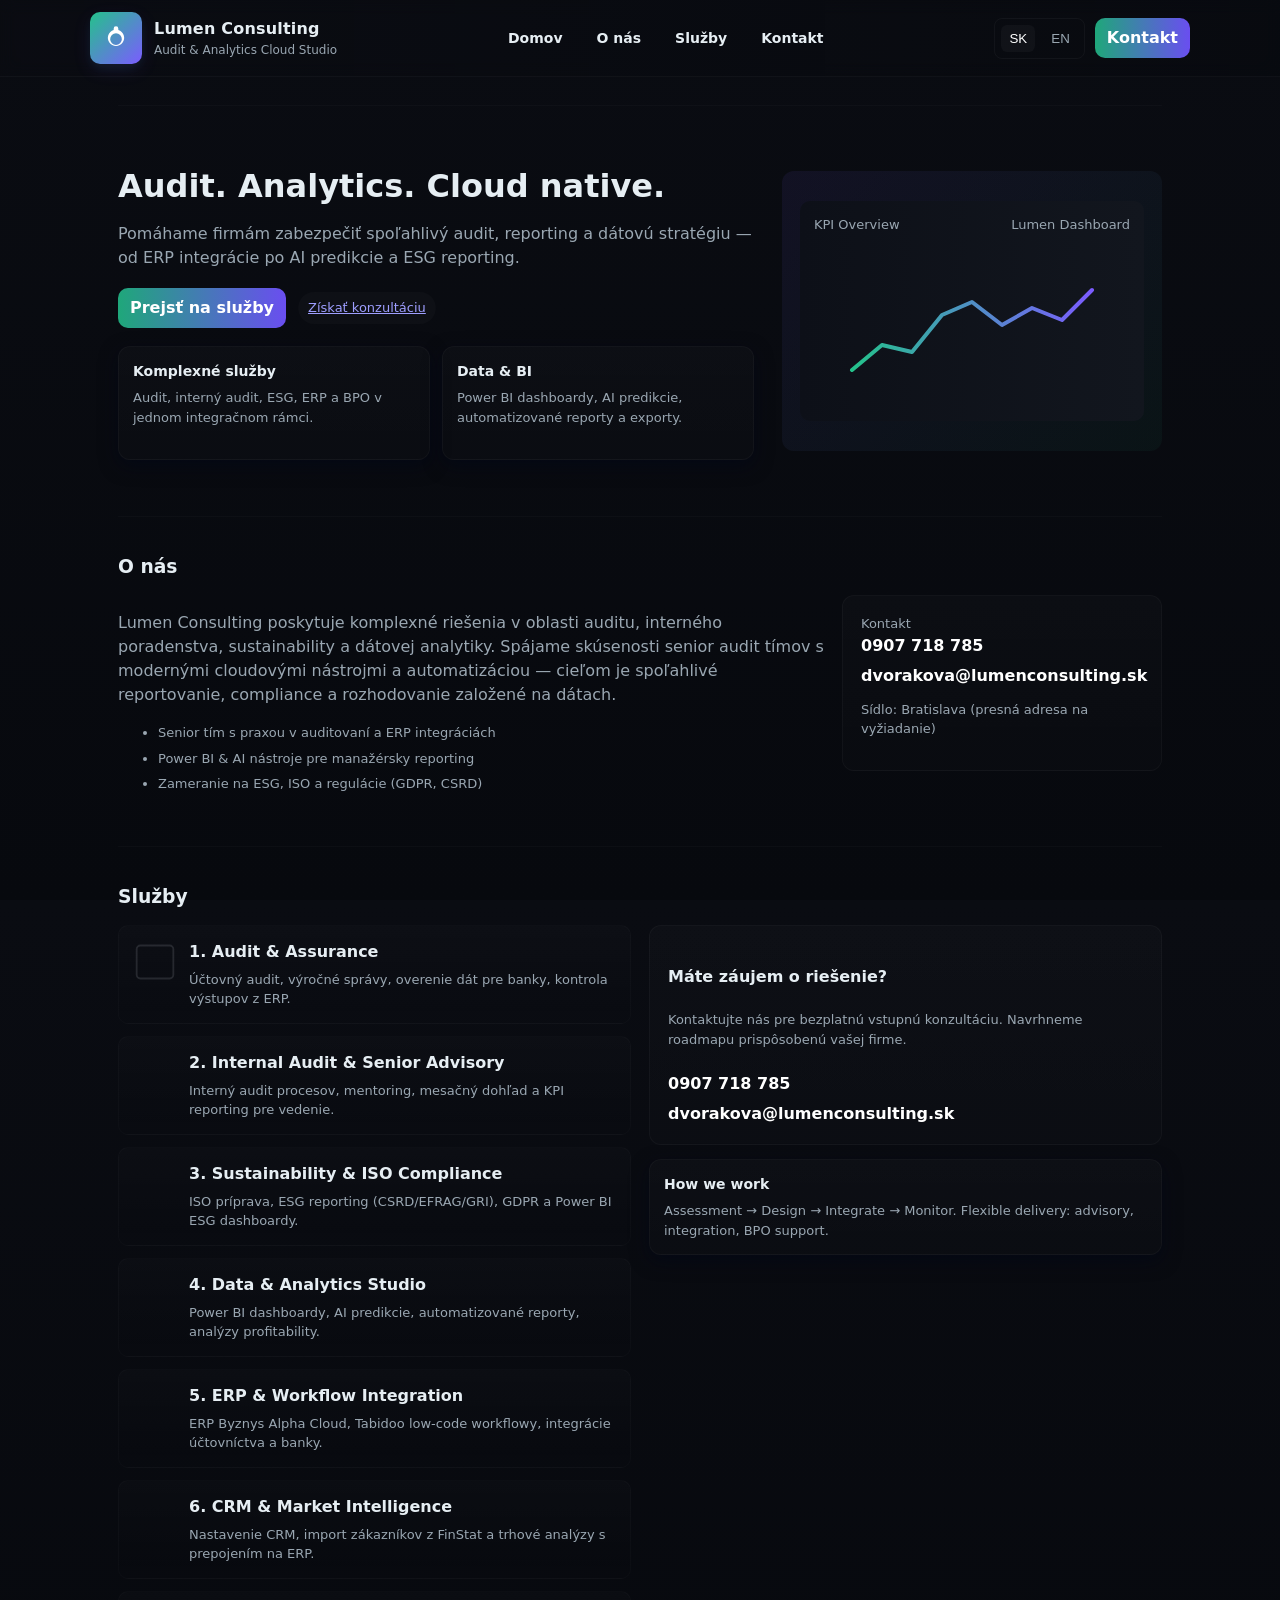
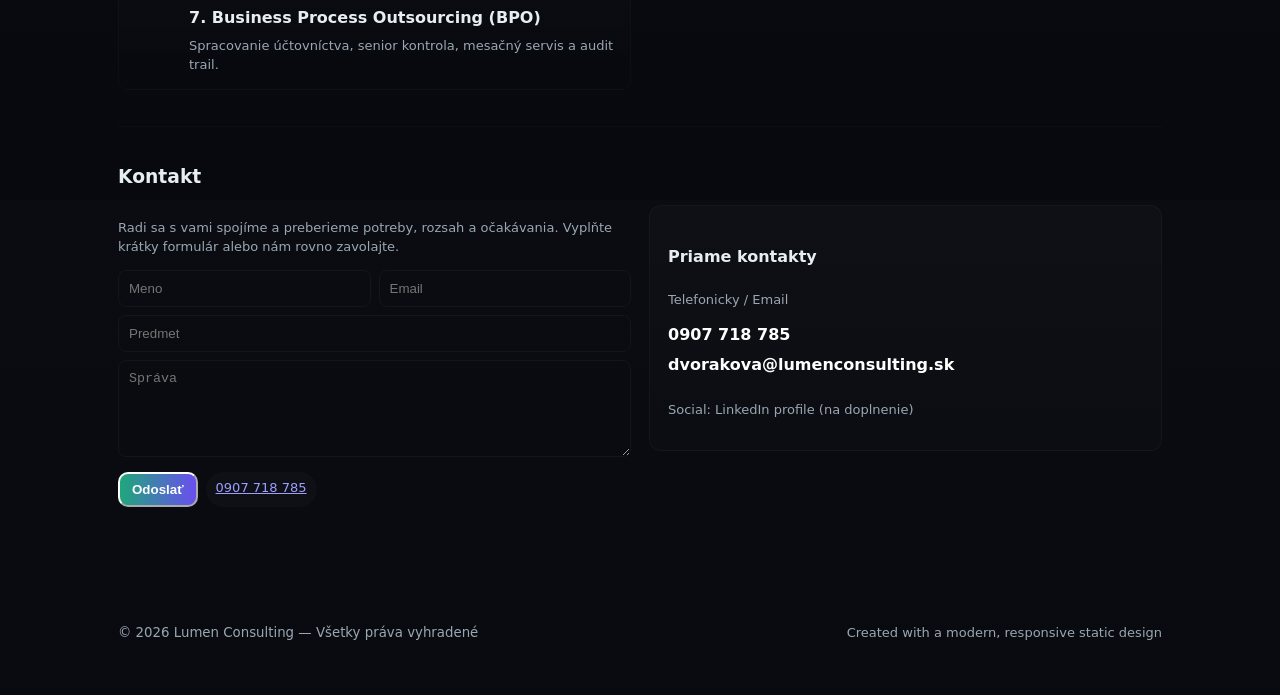
==== index.html @ 23dafd9e "Create index.html" ====
<!doctype html>
<html lang="sk" data-lang="sk">
<head>
  <meta charset="utf-8">
  <meta name="viewport" content="width=device-width,initial-scale=1">
  <title>Lumen Consulting — Audit & Analytics Cloud Studio</title>
  <meta name="description" content="Lumen Consulting — Audit, Internal Audit, Sustainability, Data & Analytics, ERP, CRM, BPO. Moderné cloudové riešenia a poradenstvo.">
  <style>
    :root{
      --bg: #0f1724;
      --card: #0b1220;
      --muted: #9aa7b2;
      --accent-green-1: #24c28b;
      --accent-green-2: #1fa77a;
      --accent-purple-1: #7b5cff;
      --accent-purple-2: #6a4ef0;
      --glass: rgba(255,255,255,0.03);
      --radius: 12px;
      --maxw: 1100px;
      font-family: Inter, system-ui, -apple-system, "Segoe UI", Roboto, "Helvetica Neue", Arial;
      color-scheme: dark;
    }

    *{box-sizing:border-box}
    html,body{height:100%}
    body{
      margin:0;
      background: linear-gradient(180deg, rgba(10,12,18,1) 0%, rgba(7,9,14,1) 100%);
      color:#e6eef3;
      -webkit-font-smoothing:antialiased;
      -moz-osx-font-smoothing:grayscale;
      line-height:1.5;
      padding-bottom:40px;
    }

    .container{max-width:var(--maxw);margin:0 auto;padding:28px}

    /* Header */
    header{position:sticky;top:0;backdrop-filter: blur(8px);background: linear-gradient(90deg, rgba(10,12,18,0.6), rgba(7,9,14,0.45));border-bottom:1px solid rgba(255,255,255,0.03);z-index:50}
    .nav{display:flex;align-items:center;justify-content:space-between;gap:16px;padding:12px 0}
    .brand{display:flex;align-items:center;gap:12px}
    .logo{
      display:inline-grid;place-items:center;width:52px;height:52px;border-radius:10px;background:linear-gradient(135deg,var(--accent-green-1),var(--accent-purple-1));box-shadow:0 6px 18px rgba(123,92,255,0.12), 0 4px 10px rgba(36,194,139,0.06);
    }
    .logo svg{width:28px;height:28px;fill:white}
    .brand h1{font-size:16px;margin:0;letter-spacing:0.2px}
    .brand p{margin:0;font-size:12px;color:var(--muted)}

    nav ul{display:flex;gap:18px;list-style:none;margin:0;padding:0;align-items:center}
    nav a{color:inherit;text-decoration:none;font-weight:600;font-size:14px;padding:8px;border-radius:8px}
    nav a:hover{background:var(--glass)}

    .actions{display:flex;gap:10px;align-items:center}
    .langswitch{display:flex;gap:8px;background:transparent;border:1px solid rgba(255,255,255,0.04);padding:6px;border-radius:8px}
    .langswitch button{background:transparent;border:0;color:var(--muted);padding:6px 8px;border-radius:6px;cursor:pointer}
    .langswitch button.active{color:white;background:rgba(255,255,255,0.03)}

    .cta{display:inline-block;padding:8px 12px;background:linear-gradient(90deg,var(--accent-green-2),var(--accent-purple-2));color:white;border-radius:10px;text-decoration:none;font-weight:700}

    /* Hero */
    .hero{display:grid;grid-template-columns:1fr 380px;gap:28px;align-items:center;padding:56px 0}
    .hero .intro h2{font-size:32px;margin:0 0 12px}
    .hero .intro p{color:var(--muted);margin:0 0 18px}
    .hero .cards{display:grid;grid-template-columns:repeat(2,1fr);gap:12px}
    .card{background:linear-gradient(180deg, rgba(255,255,255,0.02), rgba(255,255,255,0.01));border-radius:12px;padding:14px;box-shadow:0 6px 18px rgba(2,6,23,0.6);border:1px solid rgba(255,255,255,0.03)}
    .card h4{margin:0 0 6px;font-size:14px}
    .card p{margin:0;color:var(--muted);font-size:13px}

    .hero-visual{padding:18px;border-radius:12px;background:linear-gradient(135deg, rgba(123,92,255,0.08), rgba(36,194,139,0.05));min-height:280px;display:flex;align-items:center;justify-content:center}
    .visual-box{width:100%;height:220px;border-radius:10px;background:linear-gradient(90deg, rgba(13,16,24,1), rgba(18,22,30,1));display:flex;flex-direction:column;gap:8px;padding:14px}
    .visual-header{display:flex;justify-content:space-between;align-items:center;color:var(--muted)}
    .visual-chart{flex:1;display:flex;align-items:center;justify-content:center}

    /* Sections */
    section{padding:36px 0;border-top:1px solid rgba(255,255,255,0.02)}
    section h3{margin:0 0 14px}
    .grid-2{display:grid;grid-template-columns:1fr 1fr;gap:18px}

    /* Services list */
    .service{display:flex;gap:12px;background:linear-gradient(180deg, rgba(255,255,255,0.015), transparent);padding:14px;border-radius:10px;border:1px solid rgba(255,255,255,0.02)}
    .service svg{width:44px;height:44px;flex-shrink:0}
    .service h4{margin:0 0 6px}
    .service p{margin:0;color:var(--muted);font-size:13px}

    /* About */
    .about{display:flex;gap:18px;align-items:flex-start}
    .about p{color:var(--muted)}

    /* Contact */
    .contact-card{background:linear-gradient(180deg, rgba(255,255,255,0.02), rgba(255,255,255,0.01));padding:18px;border-radius:12px;border:1px solid rgba(255,255,255,0.03)}
    .contact-card a{display:block;color:white;text-decoration:none;font-weight:700}
    .muted{color:var(--muted)}

    footer{padding:24px 0;color:var(--muted);text-align:center}

    /* Responsive */
    @media (max-width:900px){
      .hero{grid-template-columns:1fr;}
      nav ul{display:none}
      .mobile-toggle{display:inline-flex}
    }

    .mobile-toggle{display:none;background:transparent;border:0;color:var(--muted);padding:8px;border-radius:8px}

    /* mobile nav drawer */
    .drawer{position:fixed;inset:0;display:none;z-index:100}
    .drawer .backdrop{position:absolute;inset:0;background:rgba(0,0,0,0.6)}
    .drawer .menu{position:fixed;right:16px;top:60px;width:280px;background:linear-gradient(180deg, rgba(10,12,18,0.95), rgba(7,9,14,0.95));padding:18px;border-radius:12px;border:1px solid rgba(255,255,255,0.03)}
    .drawer.show{display:block}

    /* small screens service grid */
    @media (max-width:700px){
      .grid-2{grid-template-columns:1fr}
      .hero .cards{grid-template-columns:1fr}
      .hero-visual{min-height:160px}
      .visual-box{height:140px}
    }

    /* utility */
    .ks{font-size:13px;color:var(--muted)}
    .chip{display:inline-block;padding:6px 10px;border-radius:999px;background:rgba(255,255,255,0.02);font-size:13px}

  </style>
</head>
<body>
  <header>
    <div class="container nav">
      <div class="brand">
        <div class="logo" aria-hidden="true">
          <!-- simple lumen icon: circle + ray -->
          <svg viewBox="0 0 24 24" aria-hidden="true"><path d="M12 2a2 2 0 0 1 2 2v1.1a7 7 0 1 1-4 0V4a2 2 0 0 1 2-2zm0 6a5 5 0 1 0 0 10 5 5 0 0 0 0-10z"/></svg>
        </div>
        <div>
          <h1>Lumen Consulting</h1>
          <p class="ks">Audit & Analytics Cloud Studio</p>
        </div>
      </div>

      <nav>
        <ul>
          <li><a href="#home" data-i18n="nav-home">Domov</a></li>
          <li><a href="#about" data-i18n="nav-about">O nás</a></li>
          <li><a href="#services" data-i18n="nav-services">Služby</a></li>
          <li><a href="#contact" data-i18n="nav-contact">Kontakt</a></li>
        </ul>
      </nav>

      <div class="actions">
        <div class="langswitch" role="tablist" aria-label="Language switch">
          <button class="active" data-lang="sk">SK</button>
          <button data-lang="en">EN</button>
        </div>
        <a class="cta" href="#contact" data-i18n="cta-contact">Kontakt</a>
        <button class="mobile-toggle" aria-label="Open menu">☰</button>
      </div>
    </div>

    <!-- mobile drawer -->
    <div class="drawer" id="drawer" aria-hidden="true">
      <div class="backdrop" id="drawer-backdrop"></div>
      <div class="menu container">
        <nav>
          <ul style="display:flex;flex-direction:column;gap:12px">
            <li><a href="#home" data-i18n="nav-home">Domov</a></li>
            <li><a href="#about" data-i18n="nav-about">O nás</a></li>
            <li><a href="#services" data-i18n="nav-services">Služby</a></li>
            <li><a href="#contact" data-i18n="nav-contact">Kontakt</a></li>
          </ul>
        </nav>
      </div>
    </div>
  </header>

  <main class="container">
    <section id="home" class="hero">
      <div class="intro">
        <h2 data-i18n="hero-title">Audit. Analytics. Cloud native.</h2>
        <p data-i18n="hero-sub">Pomáhame firmám zabezpečiť spoľahlivý audit, reporting a dátovú stratégiu — od ERP integrácie po AI predikcie a ESG reporting.</p>
        <div style="display:flex;gap:12px;align-items:center;margin-bottom:18px">
          <a class="cta" href="#services" data-i18n="hero-cta">Prejsť na služby</a>
          <a class="chip" href="#contact" data-i18n="hero-cta-2">Získať konzultáciu</a>
        </div>

        <div class="cards">
          <div class="card">
            <h4 data-i18n="card-1-title">Komplexné služby</h4>
            <p data-i18n="card-1-desc">Audit, interný audit, ESG, ERP a BPO v jednom integračnom rámci.</p>
          </div>
          <div class="card">
            <h4 data-i18n="card-2-title">Data & BI</h4>
            <p data-i18n="card-2-desc">Power BI dashboardy, AI predikcie, automatizované reporty a exporty.</p>
          </div>
        </div>
      </div>

      <div class="hero-visual" aria-hidden="true">
        <div class="visual-box">
          <div class="visual-header">
            <div class="ks">KPI Overview</div>
            <div class="ks">Lumen Dashboard</div>
          </div>
          <div class="visual-chart">
            <!-- decorative chart -->
            <svg width="260" height="130" viewBox="0 0 260 130" xmlns="http://www.w3.org/2000/svg">
              <defs>
                <linearGradient id="g1" x1="0" x2="1"><stop offset="0" stop-color="#24c28b" stop-opacity="1"/><stop offset="1" stop-color="#7b5cff" stop-opacity="1"/></linearGradient>
              </defs>
              <rect x="0" y="0" width="260" height="130" rx="8" fill="transparent" />
              <polyline points="10,110 40,85 70,92 100,55 130,42 160,65 190,48 220,60 250,30" fill="none" stroke="url(#g1)" stroke-width="4" stroke-linecap="round" stroke-linejoin="round"/>
            </svg>
          </div>
        </div>
      </div>
    </section>

    <section id="about">
      <h3 data-i18n="about-title">O nás</h3>
      <div class="about">
        <div style="flex:1">
          <p data-i18n="about-p">Lumen Consulting poskytuje komplexné riešenia v oblasti auditu, interného poradenstva, sustainability a dátovej analytiky. Spájame skúsenosti senior audit tímov s modernými cloudovými nástrojmi a automatizáciou — cieľom je spoľahlivé reportovanie, compliance a rozhodovanie založené na dátach.</p>

          <ul style="margin-top:12px;display:grid;gap:6px">
            <li class="ks">Senior tím s praxou v auditovaní a ERP integráciách</li>
            <li class="ks">Power BI & AI nástroje pre manažérsky reporting</li>
            <li class="ks">Zameranie na ESG, ISO a regulácie (GDPR, CSRD)</li>
          </ul>
        </div>
        <div style="width:320px">
          <div class="contact-card">
            <div class="ks">Kontakt</div>
            <a href="tel:+421907718785">0907 718 785</a>
            <div style="height:6px"></div>
            <a href="mailto:dvorakova@lumenconsulting.sk">dvorakova@lumenconsulting.sk</a>
            <p class="ks" style="margin-top:12px">Sídlo: Bratislava (presná adresa na vyžiadanie)</p>
          </div>
        </div>
      </div>
    </section>

    <section id="services">
      <h3 data-i18n="services-title">Služby</h3>
      <div class="grid-2">
        <!-- left column: list -->
        <div style="display:flex;flex-direction:column;gap:12px">

          <!-- 1 -->
          <article class="service">
            <svg viewBox="0 0 24 24" fill="none" xmlns="http://www.w3.org/2000/svg"><rect x="2" y="3" width="20" height="18" rx="2" stroke="currentColor" stroke-opacity="0.12" stroke-width="1"/></svg>
            <div>
              <h4>1. Audit & Assurance</h4>
              <p>Účtovný audit, výročné správy, overenie dát pre banky, kontrola výstupov z ERP.</p>
            </div>
          </article>

          <!-- 2 -->
          <article class="service">
            <svg viewBox="0 0 24 24" fill="none" xmlns="http://www.w3.org/2000/svg"></svg>
            <div>
              <h4>2. Internal Audit & Senior Advisory</h4>
              <p>Interný audit procesov, mentoring, mesačný dohľad a KPI reporting pre vedenie.</p>
            </div>
          </article>

          <!-- 3 -->
          <article class="service">
            <svg viewBox="0 0 24 24" xmlns="http://www.w3.org/2000/svg"></svg>
            <div>
              <h4>3. Sustainability & ISO Compliance</h4>
              <p>ISO príprava, ESG reporting (CSRD/EFRAG/GRI), GDPR a Power BI ESG dashboardy.</p>
            </div>
          </article>

          <!-- 4 -->
          <article class="service">
            <svg viewBox="0 0 24 24"></svg>
            <div>
              <h4>4. Data & Analytics Studio</h4>
              <p>Power BI dashboardy, AI predikcie, automatizované reporty, analýzy profitability.</p>
            </div>
          </article>

          <!-- 5 -->
          <article class="service">
            <svg viewBox="0 0 24 24"></svg>
            <div>
              <h4>5. ERP & Workflow Integration</h4>
              <p>ERP Byznys Alpha Cloud, Tabidoo low-code workflowy, integrácie účtovníctva a banky.</p>
            </div>
          </article>

          <!-- 6 -->
          <article class="service">
            <svg viewBox="0 0 24 24"></svg>
            <div>
              <h4>6. CRM & Market Intelligence</h4>
              <p>Nastavenie CRM, import zákazníkov z FinStat a trhové analýzy s prepojením na ERP.</p>
            </div>
          </article>

          <!-- 7 -->
          <article class="service">
            <svg viewBox="0 0 24 24"></svg>
            <div>
              <h4>7. Business Process Outsourcing (BPO)</h4>
              <p>Spracovanie účtovníctva, senior kontrola, mesačný servis a audit trail.</p>
            </div>
          </article>

        </div>

        <!-- right column: details + CTA -->
        <aside>
          <div class="contact-card">
            <h4 data-i18n="services-cta-title">Máte záujem o riešenie?</h4>
            <p class="ks" data-i18n="services-cta-desc">Kontaktujte nás pre bezplatnú vstupnú konzultáciu. Navrhneme roadmapu prispôsobenú vašej firme.</p>
            <div style="height:10px"></div>
            <a href="tel:+421907718785">0907 718 785</a>
            <div style="height:6px"></div>
            <a href="mailto:dvorakova@lumenconsulting.sk">dvorakova@lumenconsulting.sk</a>
          </div>

          <div style="height:14px"></div>

          <div class="card">
            <h4>How we work</h4>
            <p class="ks">Assessment → Design → Integrate → Monitor. Flexible delivery: advisory, integration, BPO support.</p>
          </div>
        </aside>
      </div>
    </section>

    <section id="contact">
      <h3 data-i18n="contact-title">Kontakt</h3>
      <div class="grid-2">
        <div>
          <p class="ks" data-i18n="contact-p">Radi sa s vami spojíme a preberieme potreby, rozsah a očakávania. Vyplňte krátky formulár alebo nám rovno zavolajte.</p>

          <form onsubmit="event.preventDefault(); window.location.href='mailto:dvorakova@lumenconsulting.sk?subject='+encodeURIComponent(document.getElementById('subject').value)+'&body='+encodeURIComponent(document.getElementById('message').value)" aria-label="Kontakt formular">
            <div style="display:flex;gap:8px;margin-bottom:8px">
              <input id="name" placeholder="Meno" required style="flex:1;padding:10px;border-radius:8px;border:1px solid rgba(255,255,255,0.04);background:transparent;color:inherit"/>
              <input id="email" placeholder="Email" required type="email" style="flex:1;padding:10px;border-radius:8px;border:1px solid rgba(255,255,255,0.04);background:transparent;color:inherit"/>
            </div>
            <input id="subject" placeholder="Predmet" style="width:100%;padding:10px;border-radius:8px;border:1px solid rgba(255,255,255,0.04);background:transparent;color:inherit;margin-bottom:8px"/>
            <textarea id="message" rows="5" placeholder="Správa" style="width:100%;padding:10px;border-radius:8px;border:1px solid rgba(255,255,255,0.04);background:transparent;color:inherit;margin-bottom:8px"></textarea>
            <div style="display:flex;gap:8px">
              <button class="cta" type="submit" data-i18n="contact-send">Odoslať</button>
              <a class="chip" href="tel:+421907718785">0907 718 785</a>
            </div>
          </form>
        </div>

        <aside>
          <div class="contact-card">
            <h4 data-i18n="contact-card-title">Priame kontakty</h4>
            <p class="ks">Telefonicky / Email</p>
            <a href="tel:+421907718785">0907 718 785</a>
            <div style="height:6px"></div>
            <a href="mailto:dvorakova@lumenconsulting.sk">dvorakova@lumenconsulting.sk</a>
            <div style="height:10px"></div>
            <p class="ks">Social: LinkedIn profile (na doplnenie)</p>
          </div>
        </aside>
      </div>
    </section>

  </main>

  <footer>
    <div class="container">
      <div style="display:flex;justify-content:space-between;align-items:center;gap:12px;flex-wrap:wrap">
        <small>© <span id="year"></span> Lumen Consulting — Všetky práva vyhradené</small>
        <small class="ks">Created with a modern, responsive static design</small>
      </div>
    </div>
  </footer>

  <script>
    // year
    document.getElementById('year').textContent = new Date().getFullYear();

    // mobile drawer toggle
    const drawer = document.getElementById('drawer');
    const mobileToggle = document.querySelector('.mobile-toggle');
    const drawerBackdrop = document.getElementById('drawer-backdrop');
    mobileToggle.addEventListener('click', ()=>{
      drawer.classList.toggle('show');
      drawer.setAttribute('aria-hidden', drawer.classList.contains('show') ? 'false' : 'true');
    });
    drawerBackdrop.addEventListener('click', ()=>{ drawer.classList.remove('show'); drawer.setAttribute('aria-hidden','true'); });

    // smooth scroll for anchor links
    document.querySelectorAll('a[href^="#"]').forEach(a=>{
      a.addEventListener('click', e=>{
        const href = a.getAttribute('href');
        if(href.startsWith('#')){
          e.preventDefault();
          const el = document.querySelector(href);
          if(el) el.scrollIntoView({behavior:'smooth',block:'start'});
          drawer.classList.remove('show');
        }
      })
    });

    // language strings
    const strings = {
      sk: {
        'nav-home':'Domov', 'nav-about':'O nás', 'nav-services':'Služby', 'nav-contact':'Kontakt',
        'cta-contact':'Kontakt', 'hero-title':'Audit. Analytics. Cloud native.', 'hero-sub':'Pomáhame firmám zabezpečiť spoľahlivý audit, reporting a dátovú stratégiu — od ERP integrácie po AI predikcie a ESG reporting.',
        'hero-cta':'Prejsť na služby','hero-cta-2':'Získať konzultáciu','card-1-title':'Komplexné služby','card-1-desc':'Audit, interný audit, ESG, ERP a BPO v jednom integračnom rámci.',
        'card-2-title':'Data & BI','card-2-desc':'Power BI dashboardy, AI predikcie, automatizované reporty a exporty.',
        'about-title':'O nás','about-p':'Lumen Consulting poskytuje komplexné riešenia v oblasti auditu, interného poradenstva, sustainability a dátovej analytiky. Spájame skúsenosti senior audit tímov s modernými cloudovými nástrojmi a automatizáciou — cieľom je spoľahlivé reportovanie, compliance a rozhodovanie založené na dátach.',
        'services-title':'Služby','services-cta-title':'Máte záujem o riešenie?','services-cta-desc':'Kontaktujte nás pre bezplatnú vstupnú konzultáciu. Navrhneme roadmapu prispôsobenú vašej firme.',
        'contact-title':'Kontakt','contact-p':'Radi sa s vami spojíme a preberieme potreby, rozsah a očakávania. Vyplňte krátky formulár alebo nám rovno zavolajte.','contact-send':'Odoslať','contact-card-title':'Priame kontakty'
      },
      en: {
        'nav-home':'Home', 'nav-about':'About', 'nav-services':'Services', 'nav-contact':'Contact',
        'cta-contact':'Contact', 'hero-title':'Audit. Analytics. Cloud native.', 'hero-sub':'We help companies secure reliable audit, reporting and data strategy — from ERP integration to AI forecasts and ESG reporting.',
        'hero-cta':'View services','hero-cta-2':'Request consult','card-1-title':'Comprehensive services','card-1-desc':'Audit, internal audit, ESG, ERP and BPO in a single integrated framework.',
        'card-2-title':'Data & BI','card-2-desc':'Power BI dashboards, AI predictions, automated reports and exports.',
        'about-title':'About us','about-p':'Lumen Consulting delivers end-to-end solutions in audit, internal advisory, sustainability and data analytics. We combine senior audit experience with modern cloud tools and automation — ensuring reliable reporting, compliance and data-driven decisions.',
        'services-title':'Services','services-cta-title':'Interested in a solution?','services-cta-desc':'Contact us for a free initial consultation. We will propose a roadmap tailored to your company.',
        'contact-title':'Contact','contact-p':'We would be happy to discuss your needs, scope and expectations. Fill in the short form or call us directly.','contact-send':'Send','contact-card-title':'Direct contacts'
      }
    };

    function applyLang(lang){
      // update data-i18n elements
      document.querySelectorAll('[data-i18n]').forEach(el=>{
        const key = el.getAttribute('data-i18n');
        if(strings[lang] && strings[lang][key]){
          el.textContent = strings[lang][key];
        }
      });
      // set html lang
      document.documentElement.lang = (lang === 'sk') ? 'sk' : 'en';
      document.documentElement.setAttribute('data-lang', lang);
      // toggle active button
      document.querySelectorAll('.langswitch button').forEach(b=> b.classList.toggle('active', b.dataset.lang === lang));
    }

    document.querySelectorAll('.langswitch button').forEach(b=> b.addEventListener('click', ()=> applyLang(b.dataset.lang)));

    // default
    applyLang('sk');

  </script>
</body>
</html>
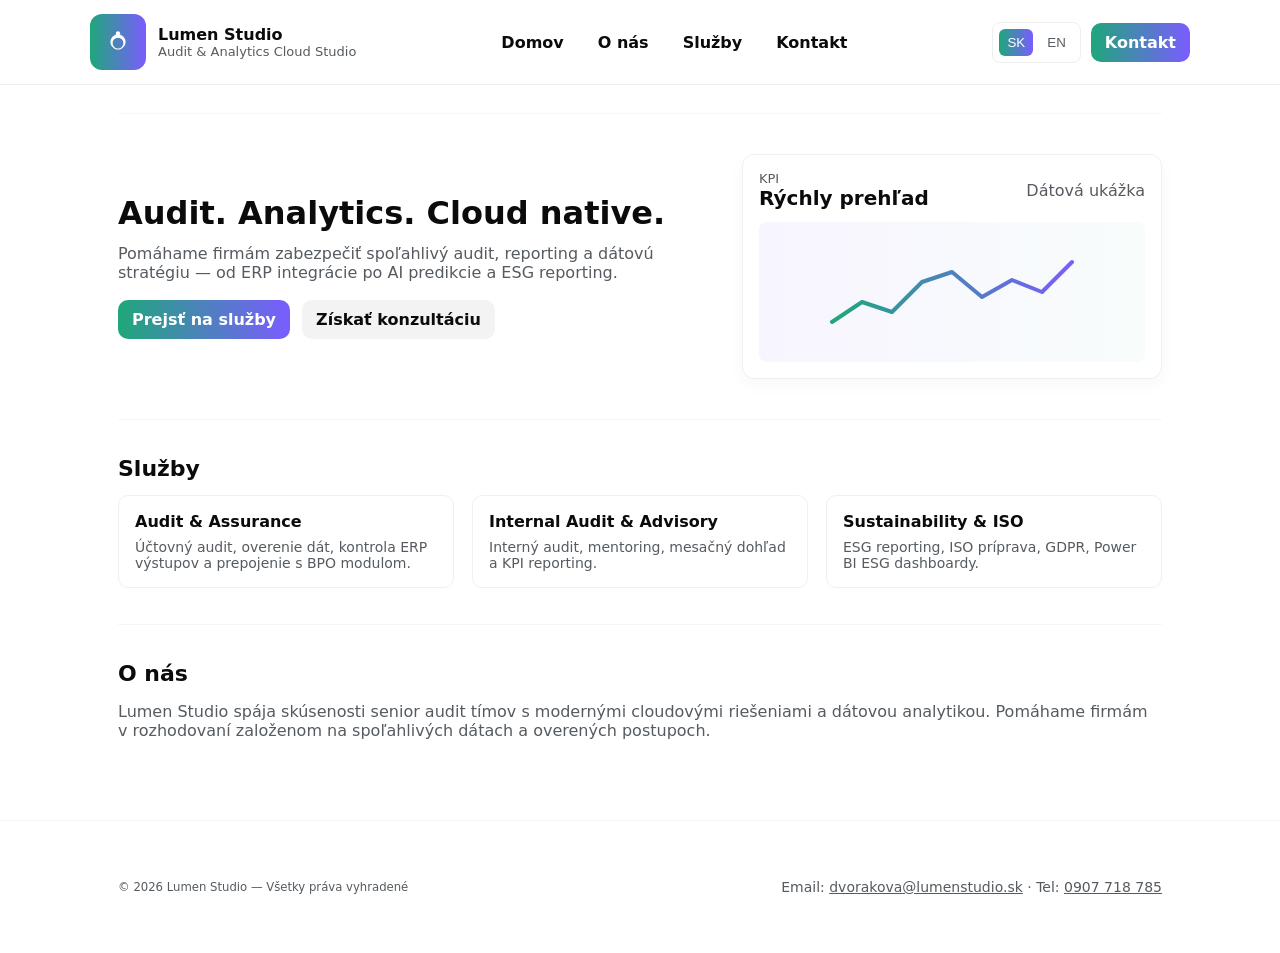
==== commit 2353c2dd: "Update index.html" ====
--- a/index.html
+++ b/index.html
@@ -1,125 +1,68 @@
 <!doctype html>
 <html lang="sk" data-lang="sk">
 <head>
-  <meta charset="utf-8">
-  <meta name="viewport" content="width=device-width,initial-scale=1">
-  <title>Lumen Consulting — Audit & Analytics Cloud Studio</title>
-  <meta name="description" content="Lumen Consulting — Audit, Internal Audit, Sustainability, Data & Analytics, ERP, CRM, BPO. Moderné cloudové riešenia a poradenstvo.">
+  <meta charset="utf-8" />
+  <meta name="viewport" content="width=device-width,initial-scale=1" />
+  <title>Lumen Studio — Audit & Analytics Cloud Studio</title>
+  <meta name="description" content="Lumen Studio — audit, internal audit, sustainability, data & analytics, ERP, CRM, BPO." />
   <style>
     :root{
-      --bg: #0f1724;
-      --card: #0b1220;
-      --muted: #9aa7b2;
-      --accent-green-1: #24c28b;
-      --accent-green-2: #1fa77a;
-      --accent-purple-1: #7b5cff;
-      --accent-purple-2: #6a4ef0;
-      --glass: rgba(255,255,255,0.03);
-      --radius: 12px;
+      --bg: #ffffff;
+      --text: #0b0b0b;
+      --muted: #555b60;
+      --accent-green: #1fa77a;
+      --accent-purple: #7b5cff;
+      --accent-grad: linear-gradient(90deg,var(--accent-green),var(--accent-purple));
       --maxw: 1100px;
+      --radius: 10px;
       font-family: Inter, system-ui, -apple-system, "Segoe UI", Roboto, "Helvetica Neue", Arial;
-      color-scheme: dark;
     }
-
     *{box-sizing:border-box}
-    html,body{height:100%}
-    body{
-      margin:0;
-      background: linear-gradient(180deg, rgba(10,12,18,1) 0%, rgba(7,9,14,1) 100%);
-      color:#e6eef3;
-      -webkit-font-smoothing:antialiased;
-      -moz-osx-font-smoothing:grayscale;
-      line-height:1.5;
-      padding-bottom:40px;
-    }
-
+    body{margin:0;background:var(--bg);color:var(--text);-webkit-font-smoothing:antialiased}
+    a{color:inherit}
     .container{max-width:var(--maxw);margin:0 auto;padding:28px}
-
-    /* Header */
-    header{position:sticky;top:0;backdrop-filter: blur(8px);background: linear-gradient(90deg, rgba(10,12,18,0.6), rgba(7,9,14,0.45));border-bottom:1px solid rgba(255,255,255,0.03);z-index:50}
-    .nav{display:flex;align-items:center;justify-content:space-between;gap:16px;padding:12px 0}
-    .brand{display:flex;align-items:center;gap:12px}
-    .logo{
-      display:inline-grid;place-items:center;width:52px;height:52px;border-radius:10px;background:linear-gradient(135deg,var(--accent-green-1),var(--accent-purple-1));box-shadow:0 6px 18px rgba(123,92,255,0.12), 0 4px 10px rgba(36,194,139,0.06);
-    }
-    .logo svg{width:28px;height:28px;fill:white}
-    .brand h1{font-size:16px;margin:0;letter-spacing:0.2px}
-    .brand p{margin:0;font-size:12px;color:var(--muted)}
-
-    nav ul{display:flex;gap:18px;list-style:none;margin:0;padding:0;align-items:center}
-    nav a{color:inherit;text-decoration:none;font-weight:600;font-size:14px;padding:8px;border-radius:8px}
-    nav a:hover{background:var(--glass)}
-
+    header{border-bottom:1px solid #eee;position:sticky;top:0;background:white;z-index:40}
+    .nav{display:flex;align-items:center;justify-content:space-between;gap:12px;padding:14px 0}
+    .brand{display:flex;gap:12px;align-items:center}
+    .logo{width:56px;height:56px;border-radius:12px;background:var(--accent-grad);display:grid;place-items:center;color:white;font-weight:700}
+    .logo svg{width:26px;height:26px;fill:white}
+    nav ul{display:flex;gap:14px;align-items:center;list-style:none;margin:0;padding:0}
+    nav a{padding:8px 10px;border-radius:8px;font-weight:600;text-decoration:none}
+    nav a:hover{background:#f6f6f6}
     .actions{display:flex;gap:10px;align-items:center}
-    .langswitch{display:flex;gap:8px;background:transparent;border:1px solid rgba(255,255,255,0.04);padding:6px;border-radius:8px}
-    .langswitch button{background:transparent;border:0;color:var(--muted);padding:6px 8px;border-radius:6px;cursor:pointer}
-    .langswitch button.active{color:white;background:rgba(255,255,255,0.03)}
-
-    .cta{display:inline-block;padding:8px 12px;background:linear-gradient(90deg,var(--accent-green-2),var(--accent-purple-2));color:white;border-radius:10px;text-decoration:none;font-weight:700}
+    .langswitch{display:flex;gap:6px;border:1px solid #eee;padding:6px;border-radius:8px}
+    .langswitch button{background:transparent;border:0;padding:6px 8px;cursor:pointer;color:var(--muted)}
+    .langswitch button.active{background:var(--accent-grad);color:white;border-radius:6px}
+    .cta{padding:10px 14px;background:var(--accent-grad);color:white;border-radius:10px;text-decoration:none;font-weight:700}
 
     /* Hero */
-    .hero{display:grid;grid-template-columns:1fr 380px;gap:28px;align-items:center;padding:56px 0}
-    .hero .intro h2{font-size:32px;margin:0 0 12px}
-    .hero .intro p{color:var(--muted);margin:0 0 18px}
-    .hero .cards{display:grid;grid-template-columns:repeat(2,1fr);gap:12px}
-    .card{background:linear-gradient(180deg, rgba(255,255,255,0.02), rgba(255,255,255,0.01));border-radius:12px;padding:14px;box-shadow:0 6px 18px rgba(2,6,23,0.6);border:1px solid rgba(255,255,255,0.03)}
-    .card h4{margin:0 0 6px;font-size:14px}
-    .card p{margin:0;color:var(--muted);font-size:13px}
+    .hero{display:grid;grid-template-columns:1fr 420px;gap:28px;align-items:center;padding:40px 0}
+    .hero h1{font-size:32px;margin:0 0 12px}
+    .hero p{margin:0;color:var(--muted);font-size:16px}
+    .hero .actions-hero{margin-top:18px;display:flex;gap:12px}
 
-    .hero-visual{padding:18px;border-radius:12px;background:linear-gradient(135deg, rgba(123,92,255,0.08), rgba(36,194,139,0.05));min-height:280px;display:flex;align-items:center;justify-content:center}
-    .visual-box{width:100%;height:220px;border-radius:10px;background:linear-gradient(90deg, rgba(13,16,24,1), rgba(18,22,30,1));display:flex;flex-direction:column;gap:8px;padding:14px}
-    .visual-header{display:flex;justify-content:space-between;align-items:center;color:var(--muted)}
-    .visual-chart{flex:1;display:flex;align-items:center;justify-content:center}
+    .card{background:#fff;border:1px solid #f0f0f0;border-radius:12px;padding:16px;box-shadow:0 6px 18px rgba(20,20,20,0.03)}
+    .kpi{display:flex;gap:12px;align-items:center}
 
     /* Sections */
-    section{padding:36px 0;border-top:1px solid rgba(255,255,255,0.02)}
-    section h3{margin:0 0 14px}
-    .grid-2{display:grid;grid-template-columns:1fr 1fr;gap:18px}
+    section{padding:36px 0;border-top:1px solid #f6f6f6}
+    h2.section-title{margin:0 0 14px;font-size:22px}
+    .grid-3{display:grid;grid-template-columns:repeat(3,1fr);gap:18px}
+    .service{border:1px solid #f0f0f0;padding:16px;border-radius:10px;background:white}
+    .service h4{margin:0 0 8px}
+    .service p{margin:0;color:var(--muted);font-size:14px}
 
-    /* Services list */
-    .service{display:flex;gap:12px;background:linear-gradient(180deg, rgba(255,255,255,0.015), transparent);padding:14px;border-radius:10px;border:1px solid rgba(255,255,255,0.02)}
-    .service svg{width:44px;height:44px;flex-shrink:0}
-    .service h4{margin:0 0 6px}
-    .service p{margin:0;color:var(--muted);font-size:13px}
+    footer{padding:30px 0;color:var(--muted);font-size:14px;border-top:1px solid #f6f6f6;text-align:center}
 
-    /* About */
-    .about{display:flex;gap:18px;align-items:flex-start}
-    .about p{color:var(--muted)}
-
-    /* Contact */
-    .contact-card{background:linear-gradient(180deg, rgba(255,255,255,0.02), rgba(255,255,255,0.01));padding:18px;border-radius:12px;border:1px solid rgba(255,255,255,0.03)}
-    .contact-card a{display:block;color:white;text-decoration:none;font-weight:700}
-    .muted{color:var(--muted)}
-
-    footer{padding:24px 0;color:var(--muted);text-align:center}
-
-    /* Responsive */
-    @media (max-width:900px){
-      .hero{grid-template-columns:1fr;}
+    /* responsive */
+    @media (max-width:980px){
+      .hero{grid-template-columns:1fr}
+      .grid-3{grid-template-columns:1fr 1fr}
+    }
+    @media (max-width:640px){
       nav ul{display:none}
-      .mobile-toggle{display:inline-flex}
+      .grid-3{grid-template-columns:1fr}
     }
-
-    .mobile-toggle{display:none;background:transparent;border:0;color:var(--muted);padding:8px;border-radius:8px}
-
-    /* mobile nav drawer */
-    .drawer{position:fixed;inset:0;display:none;z-index:100}
-    .drawer .backdrop{position:absolute;inset:0;background:rgba(0,0,0,0.6)}
-    .drawer .menu{position:fixed;right:16px;top:60px;width:280px;background:linear-gradient(180deg, rgba(10,12,18,0.95), rgba(7,9,14,0.95));padding:18px;border-radius:12px;border:1px solid rgba(255,255,255,0.03)}
-    .drawer.show{display:block}
-
-    /* small screens service grid */
-    @media (max-width:700px){
-      .grid-2{grid-template-columns:1fr}
-      .hero .cards{grid-template-columns:1fr}
-      .hero-visual{min-height:160px}
-      .visual-box{height:140px}
-    }
-
-    /* utility */
-    .ks{font-size:13px;color:var(--muted)}
-    .chip{display:inline-block;padding:6px 10px;border-radius:999px;background:rgba(255,255,255,0.02);font-size:13px}
-
   </style>
 </head>
 <body>
@@ -127,21 +70,21 @@
     <div class="container nav">
       <div class="brand">
         <div class="logo" aria-hidden="true">
-          <!-- simple lumen icon: circle + ray -->
-          <svg viewBox="0 0 24 24" aria-hidden="true"><path d="M12 2a2 2 0 0 1 2 2v1.1a7 7 0 1 1-4 0V4a2 2 0 0 1 2-2zm0 6a5 5 0 1 0 0 10 5 5 0 0 0 0-10z"/></svg>
+          <!-- icon simple -->
+          <svg viewBox="0 0 24 24" aria-hidden="true"><path d="M12 2a2 2 0 0 1 2 2v1.2a7 7 0 1 1-4 0V4a2 2 0 0 1 2-2zM12 8a5 5 0 1 0 0 10 5 5 0 0 0 0-10z"/></svg>
         </div>
         <div>
-          <h1>Lumen Consulting</h1>
-          <p class="ks">Audit & Analytics Cloud Studio</p>
+          <div style="font-weight:700">Lumen Studio</div>
+          <div style="font-size:13px;color:var(--muted)">Audit & Analytics Cloud Studio</div>
         </div>
       </div>
 
       <nav>
         <ul>
-          <li><a href="#home" data-i18n="nav-home">Domov</a></li>
-          <li><a href="#about" data-i18n="nav-about">O nás</a></li>
-          <li><a href="#services" data-i18n="nav-services">Služby</a></li>
-          <li><a href="#contact" data-i18n="nav-contact">Kontakt</a></li>
+          <li><a href="index.html" data-i18n="nav-home">Domov</a></li>
+          <li><a href="about.html" data-i18n="nav-about">O nás</a></li>
+          <li><a href="services.html" data-i18n="nav-services">Služby</a></li>
+          <li><a href="contact.html" data-i18n="nav-contact">Kontakt</a></li>
         </ul>
       </nav>
 
@@ -150,299 +93,105 @@
           <button class="active" data-lang="sk">SK</button>
           <button data-lang="en">EN</button>
         </div>
-        <a class="cta" href="#contact" data-i18n="cta-contact">Kontakt</a>
-        <button class="mobile-toggle" aria-label="Open menu">☰</button>
-      </div>
-    </div>
-
-    <!-- mobile drawer -->
-    <div class="drawer" id="drawer" aria-hidden="true">
-      <div class="backdrop" id="drawer-backdrop"></div>
-      <div class="menu container">
-        <nav>
-          <ul style="display:flex;flex-direction:column;gap:12px">
-            <li><a href="#home" data-i18n="nav-home">Domov</a></li>
-            <li><a href="#about" data-i18n="nav-about">O nás</a></li>
-            <li><a href="#services" data-i18n="nav-services">Služby</a></li>
-            <li><a href="#contact" data-i18n="nav-contact">Kontakt</a></li>
-          </ul>
-        </nav>
+        <a class="cta" href="contact.html" data-i18n="cta-contact">Kontakt</a>
       </div>
     </div>
   </header>
 
   <main class="container">
-    <section id="home" class="hero">
-      <div class="intro">
-        <h2 data-i18n="hero-title">Audit. Analytics. Cloud native.</h2>
+    <section class="hero" id="home">
+      <div>
+        <h1 data-i18n="hero-title">Audit. Analytics. Cloud native.</h1>
         <p data-i18n="hero-sub">Pomáhame firmám zabezpečiť spoľahlivý audit, reporting a dátovú stratégiu — od ERP integrácie po AI predikcie a ESG reporting.</p>
-        <div style="display:flex;gap:12px;align-items:center;margin-bottom:18px">
-          <a class="cta" href="#services" data-i18n="hero-cta">Prejsť na služby</a>
-          <a class="chip" href="#contact" data-i18n="hero-cta-2">Získať konzultáciu</a>
-        </div>
-
-        <div class="cards">
-          <div class="card">
-            <h4 data-i18n="card-1-title">Komplexné služby</h4>
-            <p data-i18n="card-1-desc">Audit, interný audit, ESG, ERP a BPO v jednom integračnom rámci.</p>
-          </div>
-          <div class="card">
-            <h4 data-i18n="card-2-title">Data & BI</h4>
-            <p data-i18n="card-2-desc">Power BI dashboardy, AI predikcie, automatizované reporty a exporty.</p>
-          </div>
+        <div class="actions-hero">
+          <a class="cta" href="services.html" data-i18n="hero-cta">Prejsť na služby</a>
+          <a class="cta" href="contact.html" style="background:#f3f3f3;color:var(--text);font-weight:700" data-i18n="hero-cta-2">Získať konzultáciu</a>
         </div>
       </div>
-
-      <div class="hero-visual" aria-hidden="true">
-        <div class="visual-box">
-          <div class="visual-header">
-            <div class="ks">KPI Overview</div>
-            <div class="ks">Lumen Dashboard</div>
+      <div>
+        <div class="card">
+          <div style="display:flex;justify-content:space-between;align-items:center">
+            <div>
+              <div style="font-size:13px;color:var(--muted)">KPI</div>
+              <div style="font-weight:800;font-size:20px">Rýchly prehľad</div>
+            </div>
+            <div style="text-align:right;color:var(--muted)">Dátová ukážka</div>
           </div>
-          <div class="visual-chart">
-            <!-- decorative chart -->
-            <svg width="260" height="130" viewBox="0 0 260 130" xmlns="http://www.w3.org/2000/svg">
-              <defs>
-                <linearGradient id="g1" x1="0" x2="1"><stop offset="0" stop-color="#24c28b" stop-opacity="1"/><stop offset="1" stop-color="#7b5cff" stop-opacity="1"/></linearGradient>
-              </defs>
-              <rect x="0" y="0" width="260" height="130" rx="8" fill="transparent" />
-              <polyline points="10,110 40,85 70,92 100,55 130,42 160,65 190,48 220,60 250,30" fill="none" stroke="url(#g1)" stroke-width="4" stroke-linecap="round" stroke-linejoin="round"/>
+          <div style="height:12px"></div>
+          <div style="height:140px;display:flex;align-items:center;justify-content:center;background:linear-gradient(90deg, rgba(127,87,255,0.06), rgba(31,167,122,0.03));border-radius:8px">
+            <!-- decorative -->
+            <svg width="260" height="100" viewBox="0 0 260 100" xmlns="http://www.w3.org/2000/svg">
+              <defs><linearGradient id="g" x1="0" x2="1"><stop offset="0" stop-color="#1fa77a"/><stop offset="1" stop-color="#7b5cff"/></linearGradient></defs>
+              <polyline points="10,80 40,60 70,70 100,40 130,30 160,55 190,38 220,50 250,20" fill="none" stroke="url(#g)" stroke-width="4" stroke-linecap="round" stroke-linejoin="round"/>
             </svg>
           </div>
         </div>
       </div>
     </section>
 
-    <section id="about">
-      <h3 data-i18n="about-title">O nás</h3>
-      <div class="about">
-        <div style="flex:1">
-          <p data-i18n="about-p">Lumen Consulting poskytuje komplexné riešenia v oblasti auditu, interného poradenstva, sustainability a dátovej analytiky. Spájame skúsenosti senior audit tímov s modernými cloudovými nástrojmi a automatizáciou — cieľom je spoľahlivé reportovanie, compliance a rozhodovanie založené na dátach.</p>
-
-          <ul style="margin-top:12px;display:grid;gap:6px">
-            <li class="ks">Senior tím s praxou v auditovaní a ERP integráciách</li>
-            <li class="ks">Power BI & AI nástroje pre manažérsky reporting</li>
-            <li class="ks">Zameranie na ESG, ISO a regulácie (GDPR, CSRD)</li>
-          </ul>
+    <section id="services-preview">
+      <h2 class="section-title" data-i18n="services-title">Služby</h2>
+      <div class="grid-3">
+        <div class="service">
+          <h4>Audit & Assurance</h4>
+          <p class="muted">Účtovný audit, overenie dát, kontrola ERP výstupov a prepojenie s BPO modulom.</p>
         </div>
-        <div style="width:320px">
-          <div class="contact-card">
-            <div class="ks">Kontakt</div>
-            <a href="tel:+421907718785">0907 718 785</a>
-            <div style="height:6px"></div>
-            <a href="mailto:dvorakova@lumenconsulting.sk">dvorakova@lumenconsulting.sk</a>
-            <p class="ks" style="margin-top:12px">Sídlo: Bratislava (presná adresa na vyžiadanie)</p>
-          </div>
+        <div class="service">
+          <h4>Internal Audit & Advisory</h4>
+          <p class="muted">Interný audit, mentoring, mesačný dohľad a KPI reporting.</p>
+        </div>
+        <div class="service">
+          <h4>Sustainability & ISO</h4>
+          <p class="muted">ESG reporting, ISO príprava, GDPR, Power BI ESG dashboardy.</p>
         </div>
       </div>
     </section>
 
-    <section id="services">
-      <h3 data-i18n="services-title">Služby</h3>
-      <div class="grid-2">
-        <!-- left column: list -->
-        <div style="display:flex;flex-direction:column;gap:12px">
-
-          <!-- 1 -->
-          <article class="service">
-            <svg viewBox="0 0 24 24" fill="none" xmlns="http://www.w3.org/2000/svg"><rect x="2" y="3" width="20" height="18" rx="2" stroke="currentColor" stroke-opacity="0.12" stroke-width="1"/></svg>
-            <div>
-              <h4>1. Audit & Assurance</h4>
-              <p>Účtovný audit, výročné správy, overenie dát pre banky, kontrola výstupov z ERP.</p>
-            </div>
-          </article>
-
-          <!-- 2 -->
-          <article class="service">
-            <svg viewBox="0 0 24 24" fill="none" xmlns="http://www.w3.org/2000/svg"></svg>
-            <div>
-              <h4>2. Internal Audit & Senior Advisory</h4>
-              <p>Interný audit procesov, mentoring, mesačný dohľad a KPI reporting pre vedenie.</p>
-            </div>
-          </article>
-
-          <!-- 3 -->
-          <article class="service">
-            <svg viewBox="0 0 24 24" xmlns="http://www.w3.org/2000/svg"></svg>
-            <div>
-              <h4>3. Sustainability & ISO Compliance</h4>
-              <p>ISO príprava, ESG reporting (CSRD/EFRAG/GRI), GDPR a Power BI ESG dashboardy.</p>
-            </div>
-          </article>
-
-          <!-- 4 -->
-          <article class="service">
-            <svg viewBox="0 0 24 24"></svg>
-            <div>
-              <h4>4. Data & Analytics Studio</h4>
-              <p>Power BI dashboardy, AI predikcie, automatizované reporty, analýzy profitability.</p>
-            </div>
-          </article>
-
-          <!-- 5 -->
-          <article class="service">
-            <svg viewBox="0 0 24 24"></svg>
-            <div>
-              <h4>5. ERP & Workflow Integration</h4>
-              <p>ERP Byznys Alpha Cloud, Tabidoo low-code workflowy, integrácie účtovníctva a banky.</p>
-            </div>
-          </article>
-
-          <!-- 6 -->
-          <article class="service">
-            <svg viewBox="0 0 24 24"></svg>
-            <div>
-              <h4>6. CRM & Market Intelligence</h4>
-              <p>Nastavenie CRM, import zákazníkov z FinStat a trhové analýzy s prepojením na ERP.</p>
-            </div>
-          </article>
-
-          <!-- 7 -->
-          <article class="service">
-            <svg viewBox="0 0 24 24"></svg>
-            <div>
-              <h4>7. Business Process Outsourcing (BPO)</h4>
-              <p>Spracovanie účtovníctva, senior kontrola, mesačný servis a audit trail.</p>
-            </div>
-          </article>
-
-        </div>
-
-        <!-- right column: details + CTA -->
-        <aside>
-          <div class="contact-card">
-            <h4 data-i18n="services-cta-title">Máte záujem o riešenie?</h4>
-            <p class="ks" data-i18n="services-cta-desc">Kontaktujte nás pre bezplatnú vstupnú konzultáciu. Navrhneme roadmapu prispôsobenú vašej firme.</p>
-            <div style="height:10px"></div>
-            <a href="tel:+421907718785">0907 718 785</a>
-            <div style="height:6px"></div>
-            <a href="mailto:dvorakova@lumenconsulting.sk">dvorakova@lumenconsulting.sk</a>
-          </div>
-
-          <div style="height:14px"></div>
-
-          <div class="card">
-            <h4>How we work</h4>
-            <p class="ks">Assessment → Design → Integrate → Monitor. Flexible delivery: advisory, integration, BPO support.</p>
-          </div>
-        </aside>
-      </div>
+    <section id="about-preview">
+      <h2 class="section-title" data-i18n="about-title">O nás</h2>
+      <p style="color:var(--muted)">Lumen Studio spája skúsenosti senior audit tímov s modernými cloudovými riešeniami a dátovou analytikou. Pomáhame firmám v rozhodovaní založenom na spoľahlivých dátach a overených postupoch.</p>
     </section>
-
-    <section id="contact">
-      <h3 data-i18n="contact-title">Kontakt</h3>
-      <div class="grid-2">
-        <div>
-          <p class="ks" data-i18n="contact-p">Radi sa s vami spojíme a preberieme potreby, rozsah a očakávania. Vyplňte krátky formulár alebo nám rovno zavolajte.</p>
-
-          <form onsubmit="event.preventDefault(); window.location.href='mailto:dvorakova@lumenconsulting.sk?subject='+encodeURIComponent(document.getElementById('subject').value)+'&body='+encodeURIComponent(document.getElementById('message').value)" aria-label="Kontakt formular">
-            <div style="display:flex;gap:8px;margin-bottom:8px">
-              <input id="name" placeholder="Meno" required style="flex:1;padding:10px;border-radius:8px;border:1px solid rgba(255,255,255,0.04);background:transparent;color:inherit"/>
-              <input id="email" placeholder="Email" required type="email" style="flex:1;padding:10px;border-radius:8px;border:1px solid rgba(255,255,255,0.04);background:transparent;color:inherit"/>
-            </div>
-            <input id="subject" placeholder="Predmet" style="width:100%;padding:10px;border-radius:8px;border:1px solid rgba(255,255,255,0.04);background:transparent;color:inherit;margin-bottom:8px"/>
-            <textarea id="message" rows="5" placeholder="Správa" style="width:100%;padding:10px;border-radius:8px;border:1px solid rgba(255,255,255,0.04);background:transparent;color:inherit;margin-bottom:8px"></textarea>
-            <div style="display:flex;gap:8px">
-              <button class="cta" type="submit" data-i18n="contact-send">Odoslať</button>
-              <a class="chip" href="tel:+421907718785">0907 718 785</a>
-            </div>
-          </form>
-        </div>
-
-        <aside>
-          <div class="contact-card">
-            <h4 data-i18n="contact-card-title">Priame kontakty</h4>
-            <p class="ks">Telefonicky / Email</p>
-            <a href="tel:+421907718785">0907 718 785</a>
-            <div style="height:6px"></div>
-            <a href="mailto:dvorakova@lumenconsulting.sk">dvorakova@lumenconsulting.sk</a>
-            <div style="height:10px"></div>
-            <p class="ks">Social: LinkedIn profile (na doplnenie)</p>
-          </div>
-        </aside>
-      </div>
-    </section>
-
   </main>
 
   <footer>
     <div class="container">
       <div style="display:flex;justify-content:space-between;align-items:center;gap:12px;flex-wrap:wrap">
-        <small>© <span id="year"></span> Lumen Consulting — Všetky práva vyhradené</small>
-        <small class="ks">Created with a modern, responsive static design</small>
+        <small>© <span id="year"></span> Lumen Studio — Všetky práva vyhradené</small>
+        <div style="color:var(--muted)">Email: <a href="mailto:dvorakova@lumenstudio.sk">dvorakova@lumenstudio.sk</a> · Tel: <a href="tel:+421907718785">0907 718 785</a></div>
       </div>
     </div>
   </footer>
 
   <script>
-    // year
+    // footer year
     document.getElementById('year').textContent = new Date().getFullYear();
 
-    // mobile drawer toggle
-    const drawer = document.getElementById('drawer');
-    const mobileToggle = document.querySelector('.mobile-toggle');
-    const drawerBackdrop = document.getElementById('drawer-backdrop');
-    mobileToggle.addEventListener('click', ()=>{
-      drawer.classList.toggle('show');
-      drawer.setAttribute('aria-hidden', drawer.classList.contains('show') ? 'false' : 'true');
-    });
-    drawerBackdrop.addEventListener('click', ()=>{ drawer.classList.remove('show'); drawer.setAttribute('aria-hidden','true'); });
-
-    // smooth scroll for anchor links
-    document.querySelectorAll('a[href^="#"]').forEach(a=>{
-      a.addEventListener('click', e=>{
-        const href = a.getAttribute('href');
-        if(href.startsWith('#')){
-          e.preventDefault();
-          const el = document.querySelector(href);
-          if(el) el.scrollIntoView({behavior:'smooth',block:'start'});
-          drawer.classList.remove('show');
-        }
-      })
-    });
-
-    // language strings
+    // language strings (shared across pages)
     const strings = {
       sk: {
-        'nav-home':'Domov', 'nav-about':'O nás', 'nav-services':'Služby', 'nav-contact':'Kontakt',
-        'cta-contact':'Kontakt', 'hero-title':'Audit. Analytics. Cloud native.', 'hero-sub':'Pomáhame firmám zabezpečiť spoľahlivý audit, reporting a dátovú stratégiu — od ERP integrácie po AI predikcie a ESG reporting.',
-        'hero-cta':'Prejsť na služby','hero-cta-2':'Získať konzultáciu','card-1-title':'Komplexné služby','card-1-desc':'Audit, interný audit, ESG, ERP a BPO v jednom integračnom rámci.',
-        'card-2-title':'Data & BI','card-2-desc':'Power BI dashboardy, AI predikcie, automatizované reporty a exporty.',
-        'about-title':'O nás','about-p':'Lumen Consulting poskytuje komplexné riešenia v oblasti auditu, interného poradenstva, sustainability a dátovej analytiky. Spájame skúsenosti senior audit tímov s modernými cloudovými nástrojmi a automatizáciou — cieľom je spoľahlivé reportovanie, compliance a rozhodovanie založené na dátach.',
-        'services-title':'Služby','services-cta-title':'Máte záujem o riešenie?','services-cta-desc':'Kontaktujte nás pre bezplatnú vstupnú konzultáciu. Navrhneme roadmapu prispôsobenú vašej firme.',
-        'contact-title':'Kontakt','contact-p':'Radi sa s vami spojíme a preberieme potreby, rozsah a očakávania. Vyplňte krátky formulár alebo nám rovno zavolajte.','contact-send':'Odoslať','contact-card-title':'Priame kontakty'
+        'nav-home':'Domov','nav-about':'O nás','nav-services':'Služby','nav-contact':'Kontakt',
+        'cta-contact':'Kontakt','hero-title':'Audit. Analytics. Cloud native.','hero-sub':'Pomáhame firmám zabezpečiť spoľahlivý audit, reporting a dátovú stratégiu — od ERP integrácie po AI predikcie a ESG reporting.',
+        'hero-cta':'Prejsť na služby','hero-cta-2':'Získať konzultáciu','services-title':'Služby','about-title':'O nás'
       },
       en: {
-        'nav-home':'Home', 'nav-about':'About', 'nav-services':'Services', 'nav-contact':'Contact',
-        'cta-contact':'Contact', 'hero-title':'Audit. Analytics. Cloud native.', 'hero-sub':'We help companies secure reliable audit, reporting and data strategy — from ERP integration to AI forecasts and ESG reporting.',
-        'hero-cta':'View services','hero-cta-2':'Request consult','card-1-title':'Comprehensive services','card-1-desc':'Audit, internal audit, ESG, ERP and BPO in a single integrated framework.',
-        'card-2-title':'Data & BI','card-2-desc':'Power BI dashboards, AI predictions, automated reports and exports.',
-        'about-title':'About us','about-p':'Lumen Consulting delivers end-to-end solutions in audit, internal advisory, sustainability and data analytics. We combine senior audit experience with modern cloud tools and automation — ensuring reliable reporting, compliance and data-driven decisions.',
-        'services-title':'Services','services-cta-title':'Interested in a solution?','services-cta-desc':'Contact us for a free initial consultation. We will propose a roadmap tailored to your company.',
-        'contact-title':'Contact','contact-p':'We would be happy to discuss your needs, scope and expectations. Fill in the short form or call us directly.','contact-send':'Send','contact-card-title':'Direct contacts'
+        'nav-home':'Home','nav-about':'About','nav-services':'Services','nav-contact':'Contact',
+        'cta-contact':'Contact','hero-title':'Audit. Analytics. Cloud native.','hero-sub':'We help companies secure reliable audit, reporting and data strategy — from ERP integration to AI forecasts and ESG reporting.',
+        'hero-cta':'View services','hero-cta-2':'Request consult','services-title':'Services','about-title':'About us'
       }
     };
 
     function applyLang(lang){
-      // update data-i18n elements
       document.querySelectorAll('[data-i18n]').forEach(el=>{
         const key = el.getAttribute('data-i18n');
-        if(strings[lang] && strings[lang][key]){
-          el.textContent = strings[lang][key];
-        }
+        if(strings[lang] && strings[lang][key]) el.textContent = strings[lang][key];
       });
-      // set html lang
-      document.documentElement.lang = (lang === 'sk') ? 'sk' : 'en';
-      document.documentElement.setAttribute('data-lang', lang);
-      // toggle active button
-      document.querySelectorAll('.langswitch button').forEach(b=> b.classList.toggle('active', b.dataset.lang === lang));
+      document.documentElement.lang = (lang==='sk') ? 'sk':'en';
+      localStorage.setItem('siteLang', lang);
+      document.querySelectorAll('.langswitch button').forEach(b=> b.classList.toggle('active', b.dataset.lang===lang));
     }
-
     document.querySelectorAll('.langswitch button').forEach(b=> b.addEventListener('click', ()=> applyLang(b.dataset.lang)));
-
-    // default
-    applyLang('sk');
-
+    // init
+    applyLang(localStorage.getItem('siteLang') || 'sk');
   </script>
 </body>
 </html>
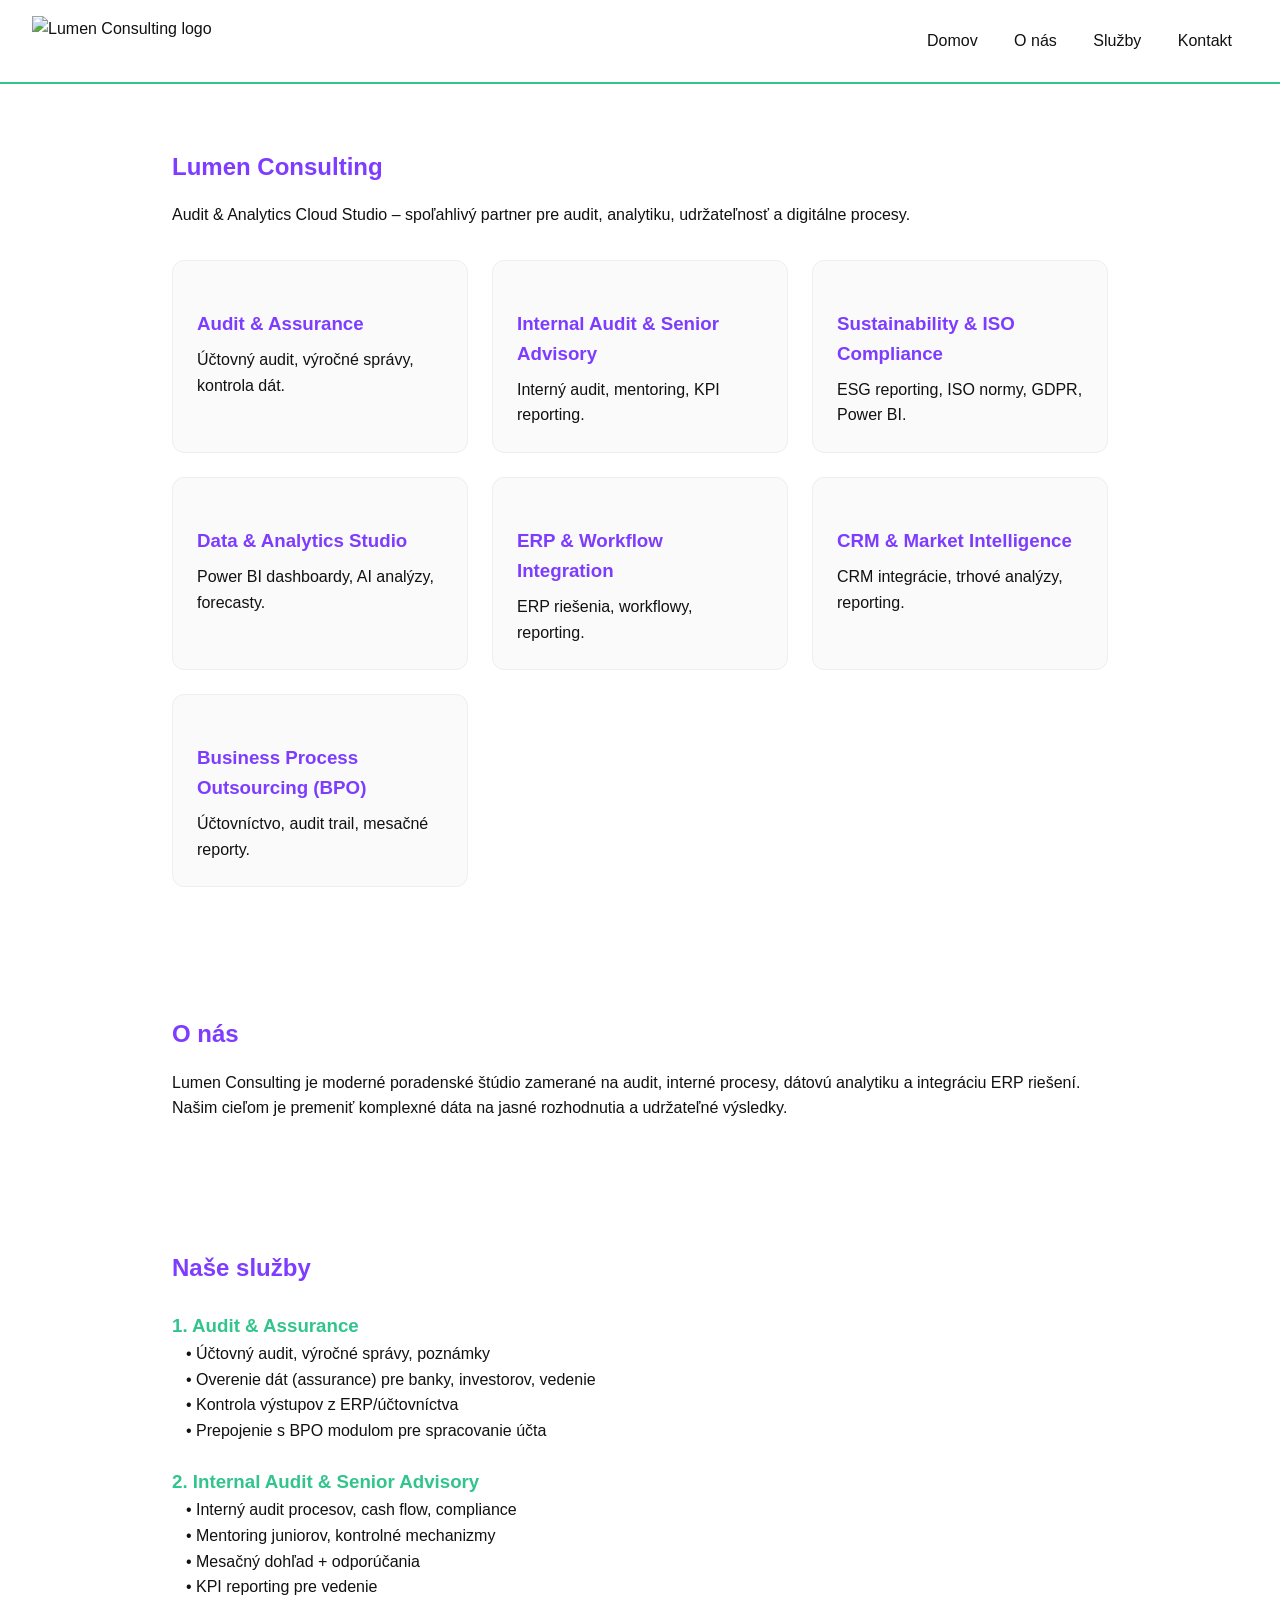
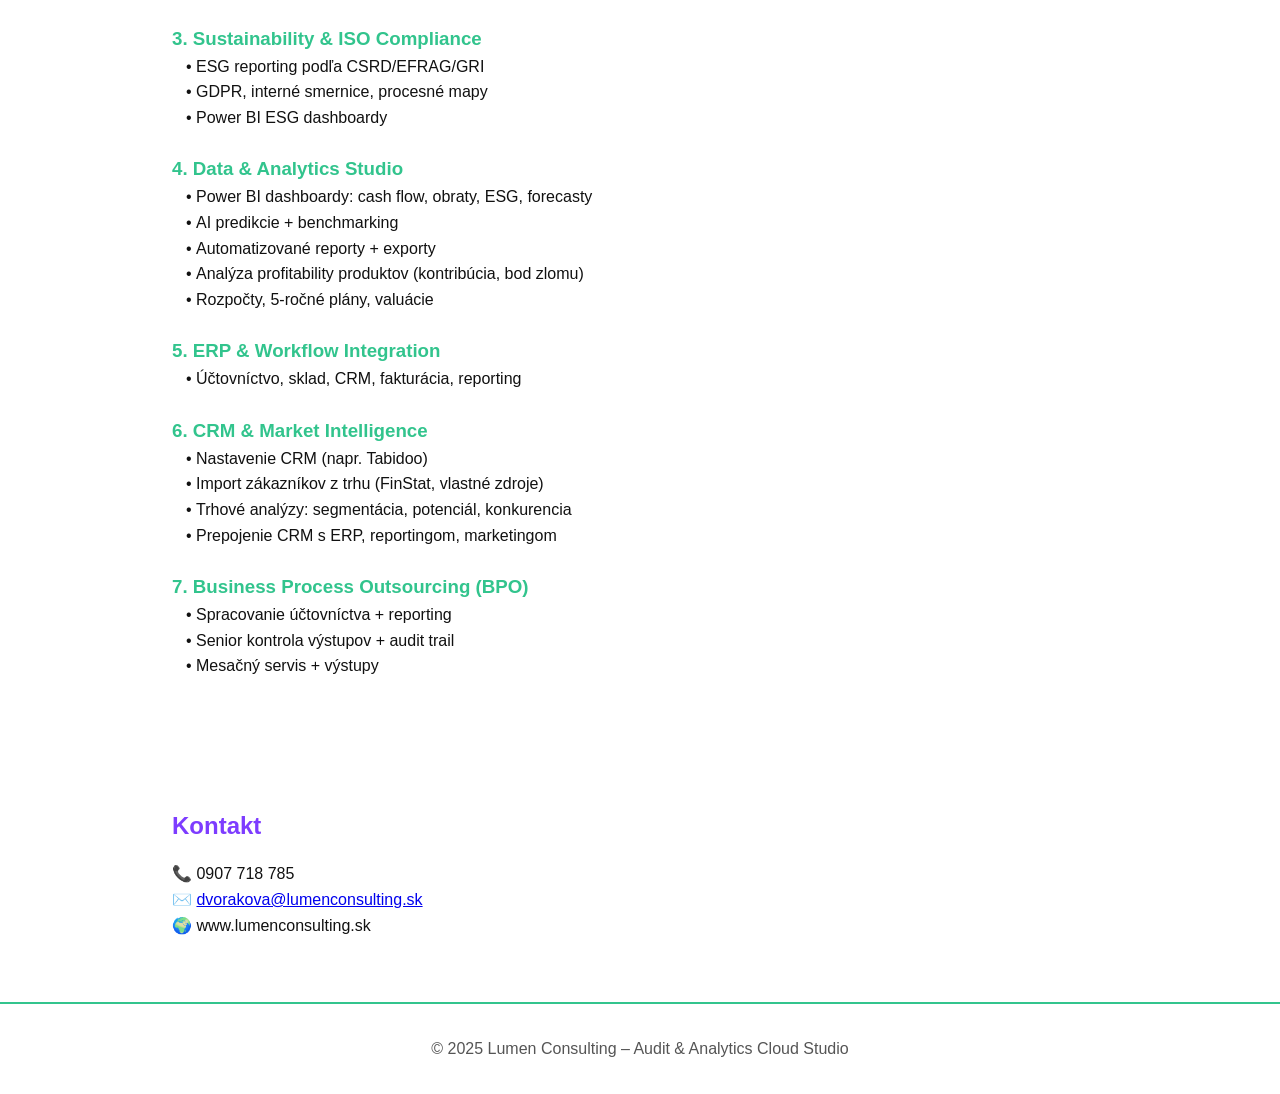
==== commit 7cd54479: "Update index.html" ====
--- a/index.html
+++ b/index.html
@@ -1,197 +1,206 @@
-<!doctype html>
-<html lang="sk" data-lang="sk">
+<!DOCTYPE html>
+<html lang="sk">
 <head>
-  <meta charset="utf-8" />
-  <meta name="viewport" content="width=device-width,initial-scale=1" />
-  <title>Lumen Studio — Audit & Analytics Cloud Studio</title>
-  <meta name="description" content="Lumen Studio — audit, internal audit, sustainability, data & analytics, ERP, CRM, BPO." />
+  <meta charset="UTF-8">
+  <meta name="viewport" content="width=device-width, initial-scale=1.0">
+  <title>Lumen Consulting</title>
   <style>
-    :root{
-      --bg: #ffffff;
-      --text: #0b0b0b;
-      --muted: #555b60;
-      --accent-green: #1fa77a;
-      --accent-purple: #7b5cff;
-      --accent-grad: linear-gradient(90deg,var(--accent-green),var(--accent-purple));
-      --maxw: 1100px;
-      --radius: 10px;
-      font-family: Inter, system-ui, -apple-system, "Segoe UI", Roboto, "Helvetica Neue", Arial;
-    }
-    *{box-sizing:border-box}
-    body{margin:0;background:var(--bg);color:var(--text);-webkit-font-smoothing:antialiased}
-    a{color:inherit}
-    .container{max-width:var(--maxw);margin:0 auto;padding:28px}
-    header{border-bottom:1px solid #eee;position:sticky;top:0;background:white;z-index:40}
-    .nav{display:flex;align-items:center;justify-content:space-between;gap:12px;padding:14px 0}
-    .brand{display:flex;gap:12px;align-items:center}
-    .logo{width:56px;height:56px;border-radius:12px;background:var(--accent-grad);display:grid;place-items:center;color:white;font-weight:700}
-    .logo svg{width:26px;height:26px;fill:white}
-    nav ul{display:flex;gap:14px;align-items:center;list-style:none;margin:0;padding:0}
-    nav a{padding:8px 10px;border-radius:8px;font-weight:600;text-decoration:none}
-    nav a:hover{background:#f6f6f6}
-    .actions{display:flex;gap:10px;align-items:center}
-    .langswitch{display:flex;gap:6px;border:1px solid #eee;padding:6px;border-radius:8px}
-    .langswitch button{background:transparent;border:0;padding:6px 8px;cursor:pointer;color:var(--muted)}
-    .langswitch button.active{background:var(--accent-grad);color:white;border-radius:6px}
-    .cta{padding:10px 14px;background:var(--accent-grad);color:white;border-radius:10px;text-decoration:none;font-weight:700}
-
-    /* Hero */
-    .hero{display:grid;grid-template-columns:1fr 420px;gap:28px;align-items:center;padding:40px 0}
-    .hero h1{font-size:32px;margin:0 0 12px}
-    .hero p{margin:0;color:var(--muted);font-size:16px}
-    .hero .actions-hero{margin-top:18px;display:flex;gap:12px}
-
-    .card{background:#fff;border:1px solid #f0f0f0;border-radius:12px;padding:16px;box-shadow:0 6px 18px rgba(20,20,20,0.03)}
-    .kpi{display:flex;gap:12px;align-items:center}
-
-    /* Sections */
-    section{padding:36px 0;border-top:1px solid #f6f6f6}
-    h2.section-title{margin:0 0 14px;font-size:22px}
-    .grid-3{display:grid;grid-template-columns:repeat(3,1fr);gap:18px}
-    .service{border:1px solid #f0f0f0;padding:16px;border-radius:10px;background:white}
-    .service h4{margin:0 0 8px}
-    .service p{margin:0;color:var(--muted);font-size:14px}
-
-    footer{padding:30px 0;color:var(--muted);font-size:14px;border-top:1px solid #f6f6f6;text-align:center}
-
-    /* responsive */
-    @media (max-width:980px){
-      .hero{grid-template-columns:1fr}
-      .grid-3{grid-template-columns:1fr 1fr}
-    }
-    @media (max-width:640px){
-      nav ul{display:none}
-      .grid-3{grid-template-columns:1fr}
+    :root {
+      --purple: #7d3cff;
+      --green: #32c48d;
+    }
+    * {
+      box-sizing: border-box;
+      margin: 0;
+      padding: 0;
+      font-family: "Inter", sans-serif;
+    }
+    body {
+      background: #fff;
+      color: #111;
+      line-height: 1.6;
+    }
+    header {
+      display: flex;
+      justify-content: space-between;
+      align-items: center;
+      padding: 1rem 2rem;
+      border-bottom: 2px solid var(--green);
+      position: sticky;
+      top: 0;
+      background: white;
+      z-index: 10;
+    }
+    header img {
+      height: 50px;
+    }
+    nav a {
+      margin: 0 1rem;
+      text-decoration: none;
+      color: #111;
+      font-weight: 500;
+      transition: 0.3s;
+    }
+    nav a:hover {
+      color: var(--purple);
+    }
+    section {
+      padding: 4rem 2rem;
+      max-width: 1000px;
+      margin: auto;
+    }
+    h1, h2 {
+      color: var(--purple);
+      margin-bottom: 1rem;
+    }
+    h3 {
+      color: var(--green);
+      margin-top: 1.5rem;
+    }
+    ul {
+      margin-left: 1.5rem;
+      list-style-type: "• ";
+    }
+    footer {
+      text-align: center;
+      padding: 2rem;
+      border-top: 2px solid var(--green);
+      color: #555;
+    }
+    .service-grid {
+      display: grid;
+      grid-template-columns: repeat(auto-fit, minmax(250px, 1fr));
+      gap: 1.5rem;
+      margin-top: 2rem;
+    }
+    .service-card {
+      border: 1px solid #eee;
+      border-radius: 12px;
+      padding: 1.5rem;
+      background: #fafafa;
+      transition: 0.3s;
+    }
+    .service-card:hover {
+      border-color: var(--green);
+      box-shadow: 0 2px 8px rgba(0,0,0,0.05);
+      transform: translateY(-3px);
+    }
+    .service-card h3 {
+      color: var(--purple);
+      margin-bottom: 0.5rem;
+    }
+    @media (max-width: 768px) {
+      nav {
+        display: flex;
+        flex-direction: column;
+        align-items: center;
+      }
+      nav a {
+        margin: 0.5rem 0;
+      }
     }
   </style>
 </head>
 <body>
-  <header>
-    <div class="container nav">
-      <div class="brand">
-        <div class="logo" aria-hidden="true">
-          <!-- icon simple -->
-          <svg viewBox="0 0 24 24" aria-hidden="true"><path d="M12 2a2 2 0 0 1 2 2v1.2a7 7 0 1 1-4 0V4a2 2 0 0 1 2-2zM12 8a5 5 0 1 0 0 10 5 5 0 0 0 0-10z"/></svg>
-        </div>
-        <div>
-          <div style="font-weight:700">Lumen Studio</div>
-          <div style="font-size:13px;color:var(--muted)">Audit & Analytics Cloud Studio</div>
-        </div>
-      </div>
-
-      <nav>
-        <ul>
-          <li><a href="index.html" data-i18n="nav-home">Domov</a></li>
-          <li><a href="about.html" data-i18n="nav-about">O nás</a></li>
-          <li><a href="services.html" data-i18n="nav-services">Služby</a></li>
-          <li><a href="contact.html" data-i18n="nav-contact">Kontakt</a></li>
-        </ul>
-      </nav>
-
-      <div class="actions">
-        <div class="langswitch" role="tablist" aria-label="Language switch">
-          <button class="active" data-lang="sk">SK</button>
-          <button data-lang="en">EN</button>
-        </div>
-        <a class="cta" href="contact.html" data-i18n="cta-contact">Kontakt</a>
-      </div>
-    </div>
-  </header>
-
-  <main class="container">
-    <section class="hero" id="home">
-      <div>
-        <h1 data-i18n="hero-title">Audit. Analytics. Cloud native.</h1>
-        <p data-i18n="hero-sub">Pomáhame firmám zabezpečiť spoľahlivý audit, reporting a dátovú stratégiu — od ERP integrácie po AI predikcie a ESG reporting.</p>
-        <div class="actions-hero">
-          <a class="cta" href="services.html" data-i18n="hero-cta">Prejsť na služby</a>
-          <a class="cta" href="contact.html" style="background:#f3f3f3;color:var(--text);font-weight:700" data-i18n="hero-cta-2">Získať konzultáciu</a>
-        </div>
-      </div>
-      <div>
-        <div class="card">
-          <div style="display:flex;justify-content:space-between;align-items:center">
-            <div>
-              <div style="font-size:13px;color:var(--muted)">KPI</div>
-              <div style="font-weight:800;font-size:20px">Rýchly prehľad</div>
-            </div>
-            <div style="text-align:right;color:var(--muted)">Dátová ukážka</div>
-          </div>
-          <div style="height:12px"></div>
-          <div style="height:140px;display:flex;align-items:center;justify-content:center;background:linear-gradient(90deg, rgba(127,87,255,0.06), rgba(31,167,122,0.03));border-radius:8px">
-            <!-- decorative -->
-            <svg width="260" height="100" viewBox="0 0 260 100" xmlns="http://www.w3.org/2000/svg">
-              <defs><linearGradient id="g" x1="0" x2="1"><stop offset="0" stop-color="#1fa77a"/><stop offset="1" stop-color="#7b5cff"/></linearGradient></defs>
-              <polyline points="10,80 40,60 70,70 100,40 130,30 160,55 190,38 220,50 250,20" fill="none" stroke="url(#g)" stroke-width="4" stroke-linecap="round" stroke-linejoin="round"/>
-            </svg>
-          </div>
-        </div>
-      </div>
-    </section>
-
-    <section id="services-preview">
-      <h2 class="section-title" data-i18n="services-title">Služby</h2>
-      <div class="grid-3">
-        <div class="service">
-          <h4>Audit & Assurance</h4>
-          <p class="muted">Účtovný audit, overenie dát, kontrola ERP výstupov a prepojenie s BPO modulom.</p>
-        </div>
-        <div class="service">
-          <h4>Internal Audit & Advisory</h4>
-          <p class="muted">Interný audit, mentoring, mesačný dohľad a KPI reporting.</p>
-        </div>
-        <div class="service">
-          <h4>Sustainability & ISO</h4>
-          <p class="muted">ESG reporting, ISO príprava, GDPR, Power BI ESG dashboardy.</p>
-        </div>
-      </div>
-    </section>
-
-    <section id="about-preview">
-      <h2 class="section-title" data-i18n="about-title">O nás</h2>
-      <p style="color:var(--muted)">Lumen Studio spája skúsenosti senior audit tímov s modernými cloudovými riešeniami a dátovou analytikou. Pomáhame firmám v rozhodovaní založenom na spoľahlivých dátach a overených postupoch.</p>
-    </section>
-  </main>
-
-  <footer>
-    <div class="container">
-      <div style="display:flex;justify-content:space-between;align-items:center;gap:12px;flex-wrap:wrap">
-        <small>© <span id="year"></span> Lumen Studio — Všetky práva vyhradené</small>
-        <div style="color:var(--muted)">Email: <a href="mailto:dvorakova@lumenstudio.sk">dvorakova@lumenstudio.sk</a> · Tel: <a href="tel:+421907718785">0907 718 785</a></div>
-      </div>
-    </div>
-  </footer>
-
-  <script>
-    // footer year
-    document.getElementById('year').textContent = new Date().getFullYear();
-
-    // language strings (shared across pages)
-    const strings = {
-      sk: {
-        'nav-home':'Domov','nav-about':'O nás','nav-services':'Služby','nav-contact':'Kontakt',
-        'cta-contact':'Kontakt','hero-title':'Audit. Analytics. Cloud native.','hero-sub':'Pomáhame firmám zabezpečiť spoľahlivý audit, reporting a dátovú stratégiu — od ERP integrácie po AI predikcie a ESG reporting.',
-        'hero-cta':'Prejsť na služby','hero-cta-2':'Získať konzultáciu','services-title':'Služby','about-title':'O nás'
-      },
-      en: {
-        'nav-home':'Home','nav-about':'About','nav-services':'Services','nav-contact':'Contact',
-        'cta-contact':'Contact','hero-title':'Audit. Analytics. Cloud native.','hero-sub':'We help companies secure reliable audit, reporting and data strategy — from ERP integration to AI forecasts and ESG reporting.',
-        'hero-cta':'View services','hero-cta-2':'Request consult','services-title':'Services','about-title':'About us'
-      }
-    };
-
-    function applyLang(lang){
-      document.querySelectorAll('[data-i18n]').forEach(el=>{
-        const key = el.getAttribute('data-i18n');
-        if(strings[lang] && strings[lang][key]) el.textContent = strings[lang][key];
-      });
-      document.documentElement.lang = (lang==='sk') ? 'sk':'en';
-      localStorage.setItem('siteLang', lang);
-      document.querySelectorAll('.langswitch button').forEach(b=> b.classList.toggle('active', b.dataset.lang===lang));
-    }
-    document.querySelectorAll('.langswitch button').forEach(b=> b.addEventListener('click', ()=> applyLang(b.dataset.lang)));
-    // init
-    applyLang(localStorage.getItem('siteLang') || 'sk');
-  </script>
+
+<header>
+  <img src="logo.png" alt="Lumen Consulting logo">
+  <nav>
+    <a href="#domov">Domov</a>
+    <a href="#onas">O nás</a>
+    <a href="#sluzby">Služby</a>
+    <a href="#kontakt">Kontakt</a>
+  </nav>
+</header>
+
+<section id="domov">
+  <h1>Lumen Consulting</h1>
+  <p>Audit & Analytics Cloud Studio – spoľahlivý partner pre audit, analytiku, udržateľnosť a digitálne procesy.</p>
+
+  <div class="service-grid">
+    <div class="service-card"><h3>Audit & Assurance</h3><p>Účtovný audit, výročné správy, kontrola dát.</p></div>
+    <div class="service-card"><h3>Internal Audit & Senior Advisory</h3><p>Interný audit, mentoring, KPI reporting.</p></div>
+    <div class="service-card"><h3>Sustainability & ISO Compliance</h3><p>ESG reporting, ISO normy, GDPR, Power BI.</p></div>
+    <div class="service-card"><h3>Data & Analytics Studio</h3><p>Power BI dashboardy, AI analýzy, forecasty.</p></div>
+    <div class="service-card"><h3>ERP & Workflow Integration</h3><p>ERP riešenia, workflowy, reporting.</p></div>
+    <div class="service-card"><h3>CRM & Market Intelligence</h3><p>CRM integrácie, trhové analýzy, reporting.</p></div>
+    <div class="service-card"><h3>Business Process Outsourcing (BPO)</h3><p>Účtovníctvo, audit trail, mesačné reporty.</p></div>
+  </div>
+</section>
+
+<section id="onas">
+  <h2>O nás</h2>
+  <p>Lumen Consulting je moderné poradenské štúdio zamerané na audit, interné procesy, 
+  dátovú analytiku a integráciu ERP riešení. Našim cieľom je premeniť komplexné dáta 
+  na jasné rozhodnutia a udržateľné výsledky.</p>
+</section>
+
+<section id="sluzby">
+  <h2>Naše služby</h2>
+
+  <h3>1. Audit & Assurance</h3>
+  <ul>
+    <li>Účtovný audit, výročné správy, poznámky</li>
+    <li>Overenie dát (assurance) pre banky, investorov, vedenie</li>
+    <li>Kontrola výstupov z ERP/účtovníctva</li>
+    <li>Prepojenie s BPO modulom pre spracovanie účta</li>
+  </ul>
+
+  <h3>2. Internal Audit & Senior Advisory</h3>
+  <ul>
+    <li>Interný audit procesov, cash flow, compliance</li>
+    <li>Mentoring juniorov, kontrolné mechanizmy</li>
+    <li>Mesačný dohľad + odporúčania</li>
+    <li>KPI reporting pre vedenie</li>
+  </ul>
+
+  <h3>3. Sustainability & ISO Compliance</h3>
+  <ul>
+    <li>ESG reporting podľa CSRD/EFRAG/GRI</li>
+    <li>GDPR, interné smernice, procesné mapy</li>
+    <li>Power BI ESG dashboardy</li>
+  </ul>
+
+  <h3>4. Data & Analytics Studio</h3>
+  <ul>
+    <li>Power BI dashboardy: cash flow, obraty, ESG, forecasty</li>
+    <li>AI predikcie + benchmarking</li>
+    <li>Automatizované reporty + exporty</li>
+    <li>Analýza profitability produktov (kontribúcia, bod zlomu)</li>
+    <li>Rozpočty, 5-ročné plány, valuácie</li>
+  </ul>
+
+  <h3>5. ERP & Workflow Integration</h3>
+  <ul>
+    <li>Účtovníctvo, sklad, CRM, fakturácia, reporting</li>
+  </ul>
+
+  <h3>6. CRM & Market Intelligence</h3>
+  <ul>
+    <li>Nastavenie CRM (napr. Tabidoo)</li>
+    <li>Import zákazníkov z trhu (FinStat, vlastné zdroje)</li>
+    <li>Trhové analýzy: segmentácia, potenciál, konkurencia</li>
+    <li>Prepojenie CRM s ERP, reportingom, marketingom</li>
+  </ul>
+
+  <h3>7. Business Process Outsourcing (BPO)</h3>
+  <ul>
+    <li>Spracovanie účtovníctva + reporting</li>
+    <li>Senior kontrola výstupov + audit trail</li>
+    <li>Mesačný servis + výstupy</li>
+  </ul>
+</section>
+
+<section id="kontakt">
+  <h2>Kontakt</h2>
+  <p>📞 0907 718 785</p>
+  <p>✉️ <a href="mailto:dvorakova@lumenconsulting.sk">dvorakova@lumenconsulting.sk</a></p>
+  <p>🌍 www.lumenconsulting.sk</p>
+</section>
+
+<footer>
+  © 2025 Lumen Consulting – Audit & Analytics Cloud Studio
+</footer>
+
 </body>
 </html>
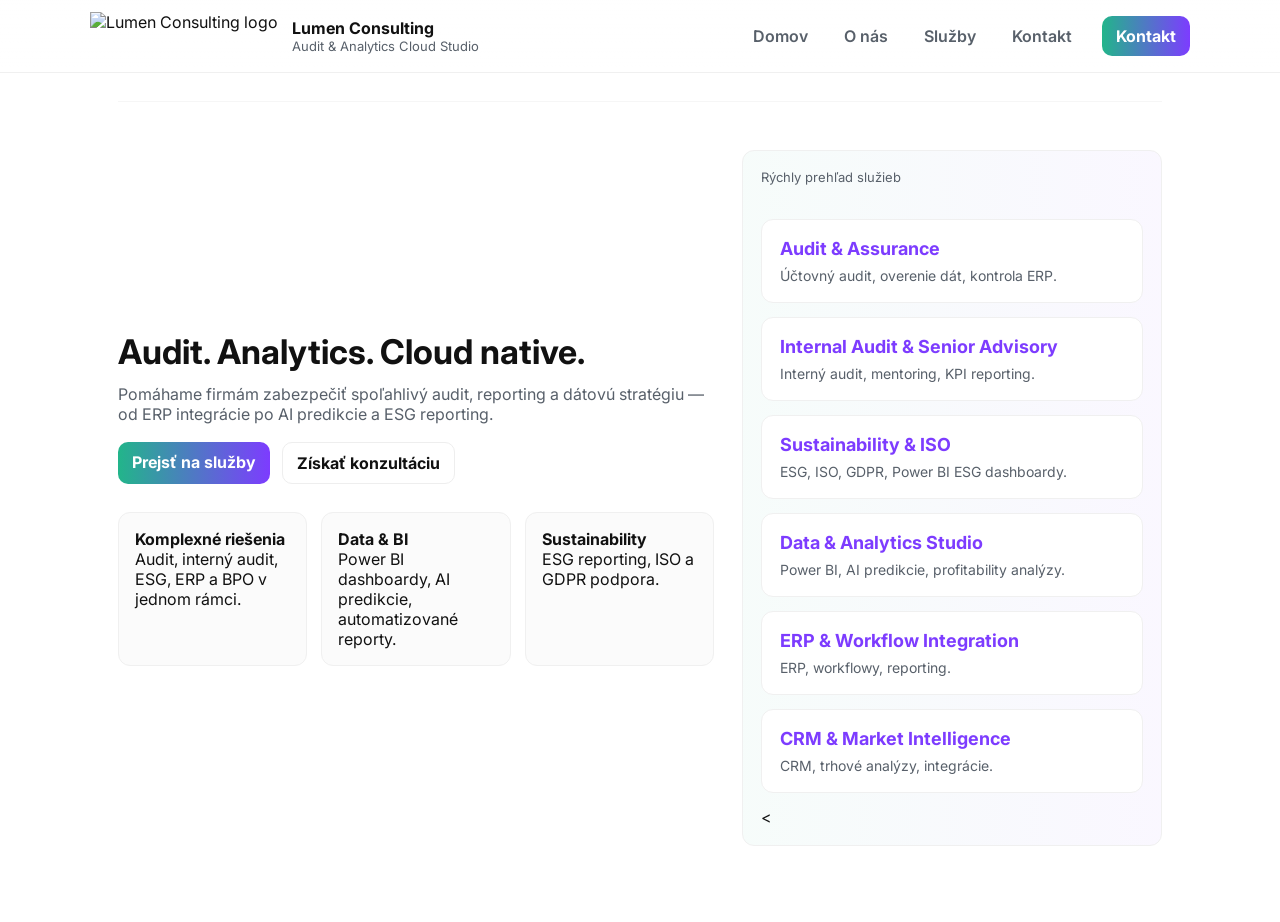
==== commit 4c706598: "Update index.html" ====
--- a/index.html
+++ b/index.html
@@ -1,206 +1,113 @@
-<!DOCTYPE html>
+<!doctype html>
 <html lang="sk">
 <head>
-  <meta charset="UTF-8">
-  <meta name="viewport" content="width=device-width, initial-scale=1.0">
-  <title>Lumen Consulting</title>
+  <meta charset="utf-8" />
+  <meta name="viewport" content="width=device-width,initial-scale=1" />
+  <title>Lumen Consulting — Domov</title>
+  <meta name="description" content="Lumen Consulting — Audit & Analytics Cloud Studio. Audit, Internal Audit, Sustainability, Data & Analytics, ERP, CRM, BPO."/>
+  <link rel="preconnect" href="https://fonts.gstatic.com" crossorigin>
+  <link href="https://fonts.googleapis.com/css2?family=Inter:wght@300;400;600;700&display=swap" rel="stylesheet">
   <style>
-    :root {
-      --purple: #7d3cff;
-      --green: #32c48d;
+    :root{
+      --purple:#7d3cff;
+      --green:#22b58a;
+      --accent-grad:linear-gradient(90deg,var(--green),var(--purple));
+      --bg:#ffffff;
+      --text:#111111;
+      --muted:#58606a;
+      --card:#fbfbfb;
+      --radius:12px;
+      --maxw:1100px;
+      font-family:Inter,system-ui,-apple-system,Segoe UI,Roboto,"Helvetica Neue",Arial;
     }
-    * {
-      box-sizing: border-box;
-      margin: 0;
-      padding: 0;
-      font-family: "Inter", sans-serif;
-    }
-    body {
-      background: #fff;
-      color: #111;
-      line-height: 1.6;
-    }
-    header {
-      display: flex;
-      justify-content: space-between;
-      align-items: center;
-      padding: 1rem 2rem;
-      border-bottom: 2px solid var(--green);
-      position: sticky;
-      top: 0;
-      background: white;
-      z-index: 10;
-    }
-    header img {
-      height: 50px;
-    }
-    nav a {
-      margin: 0 1rem;
-      text-decoration: none;
-      color: #111;
-      font-weight: 500;
-      transition: 0.3s;
-    }
-    nav a:hover {
-      color: var(--purple);
-    }
-    section {
-      padding: 4rem 2rem;
-      max-width: 1000px;
-      margin: auto;
-    }
-    h1, h2 {
-      color: var(--purple);
-      margin-bottom: 1rem;
-    }
-    h3 {
-      color: var(--green);
-      margin-top: 1.5rem;
-    }
-    ul {
-      margin-left: 1.5rem;
-      list-style-type: "• ";
-    }
-    footer {
-      text-align: center;
-      padding: 2rem;
-      border-top: 2px solid var(--green);
-      color: #555;
-    }
-    .service-grid {
-      display: grid;
-      grid-template-columns: repeat(auto-fit, minmax(250px, 1fr));
-      gap: 1.5rem;
-      margin-top: 2rem;
-    }
-    .service-card {
-      border: 1px solid #eee;
-      border-radius: 12px;
-      padding: 1.5rem;
-      background: #fafafa;
-      transition: 0.3s;
-    }
-    .service-card:hover {
-      border-color: var(--green);
-      box-shadow: 0 2px 8px rgba(0,0,0,0.05);
-      transform: translateY(-3px);
-    }
-    .service-card h3 {
-      color: var(--purple);
-      margin-bottom: 0.5rem;
-    }
-    @media (max-width: 768px) {
-      nav {
-        display: flex;
-        flex-direction: column;
-        align-items: center;
-      }
-      nav a {
-        margin: 0.5rem 0;
-      }
-    }
+    *{box-sizing:border-box}
+    body{margin:0;background:var(--bg);color:var(--text);-webkit-font-smoothing:antialiased}
+    a{color:inherit}
+    .container{max-width:var(--maxw);margin:0 auto;padding:28px}
+    header{position:sticky;top:0;background:linear-gradient(180deg, rgba(255,255,255,0.8), rgba(255,255,255,0.6));backdrop-filter:blur(6px);border-bottom:1px solid #f0f0f0;z-index:50}
+    .nav{display:flex;align-items:center;justify-content:space-between;gap:18px;padding:12px 0}
+    .brand{display:flex;gap:14px;align-items:center}
+    .logo{display:flex;gap:12px;align-items:center}
+    .logo img{height:48px;width:auto;display:block}
+    .brand .title{font-weight:700}
+    nav ul{display:flex;gap:16px;list-style:none;margin:0;padding:0;align-items:center}
+    nav a{padding:8px 10px;border-radius:8px;text-decoration:none;font-weight:600;color:var(--muted)}
+    nav a:hover{color:var(--text);background:linear-gradient(90deg,rgba(34,181,138,0.06),rgba(125,60,255,0.06))}
+    .actions{display:flex;gap:12px;align-items:center}
+    .btn{padding:10px 14px;border-radius:10px;font-weight:700;background:var(--accent-grad);color:white;text-decoration:none}
+    .hero{display:grid;grid-template-columns:1fr 420px;gap:28px;align-items:center;padding:48px 0}
+    .hero h1{font-size:34px;margin:0 0 12px}
+    .hero p{margin:0;color:var(--muted);font-size:16px}
+    .hero-cta{margin-top:18px;display:flex;gap:12px;flex-wrap:wrap}
+    .overview-cards{display:grid;grid-template-columns:repeat(3,1fr);gap:14px;margin-top:28px}
+    .card{background:var(--card);border:1px solid #f0f0f0;padding:16px;border-radius:12px}
+    .services-grid{display:grid;grid-template-columns:repeat(auto-fit,minmax(240px,1fr));gap:14px;margin-top:22px}
+    .service-card{border:1px solid #f0f0f0;padding:18px;border-radius:12px;background:white;transition:transform .18s,box-shadow .18s}
+    .service-card:hover{transform:translateY(-6px);box-shadow:0 12px 30px rgba(20,30,60,0.06)}
+    h3.service-title{color:var(--purple);margin:0 0 8px;font-size:18px}
+    p.small{color:var(--muted);margin:0;font-size:14px}
+    section{padding:36px 0;border-top:1px solid #f6f6f6}
+    footer{padding:28px 0;color:var(--muted);border-top:1px solid #f6f6f6;text-align:center}
+    @media(max-width:980px){.hero{grid-template-columns:1fr}.overview-cards{grid-template-columns:1fr 1fr}.nav{padding:10px 0}}
+    @media(max-width:640px){nav ul{display:none}}
   </style>
 </head>
 <body>
+  <header>
+    <div class="container nav">
+      <div class="brand">
+        <div class="logo">
+          <!-- logo.png should be uploaded to repository root -->
+          <img src="logo.png" alt="Lumen Consulting logo">
+        </div>
+        <div>
+          <div class="title">Lumen Consulting</div>
+          <div style="font-size:13px;color:var(--muted)">Audit & Analytics Cloud Studio</div>
+        </div>
+      </div>
 
-<header>
-  <img src="logo.png" alt="Lumen Consulting logo">
-  <nav>
-    <a href="#domov">Domov</a>
-    <a href="#onas">O nás</a>
-    <a href="#sluzby">Služby</a>
-    <a href="#kontakt">Kontakt</a>
-  </nav>
-</header>
+      <div style="display:flex;align-items:center;gap:20px">
+        <nav>
+          <ul>
+            <li><a href="index.html">Domov</a></li>
+            <li><a href="about.html">O nás</a></li>
+            <li><a href="services.html">Služby</a></li>
+            <li><a href="contact.html">Kontakt</a></li>
+          </ul>
+        </nav>
+        <div class="actions">
+          <a class="btn" href="contact.html">Kontakt</a>
+        </div>
+      </div>
+    </div>
+  </header>
 
-<section id="domov">
-  <h1>Lumen Consulting</h1>
-  <p>Audit & Analytics Cloud Studio – spoľahlivý partner pre audit, analytiku, udržateľnosť a digitálne procesy.</p>
+  <main class="container">
+    <section class="hero" id="domov">
+      <div>
+        <h1>Audit. Analytics. Cloud native.</h1>
+        <p>Pomáhame firmám zabezpečiť spoľahlivý audit, reporting a dátovú stratégiu — od ERP integrácie po AI predikcie a ESG reporting.</p>
+        <div class="hero-cta">
+          <a class="btn" href="services.html">Prejsť na služby</a>
+          <a href="contact.html" style="padding:10px 14px;border-radius:10px;border:1px solid #eee;text-decoration:none;color:var(--text);font-weight:700">Získať konzultáciu</a>
+        </div>
 
-  <div class="service-grid">
-    <div class="service-card"><h3>Audit & Assurance</h3><p>Účtovný audit, výročné správy, kontrola dát.</p></div>
-    <div class="service-card"><h3>Internal Audit & Senior Advisory</h3><p>Interný audit, mentoring, KPI reporting.</p></div>
-    <div class="service-card"><h3>Sustainability & ISO Compliance</h3><p>ESG reporting, ISO normy, GDPR, Power BI.</p></div>
-    <div class="service-card"><h3>Data & Analytics Studio</h3><p>Power BI dashboardy, AI analýzy, forecasty.</p></div>
-    <div class="service-card"><h3>ERP & Workflow Integration</h3><p>ERP riešenia, workflowy, reporting.</p></div>
-    <div class="service-card"><h3>CRM & Market Intelligence</h3><p>CRM integrácie, trhové analýzy, reporting.</p></div>
-    <div class="service-card"><h3>Business Process Outsourcing (BPO)</h3><p>Účtovníctvo, audit trail, mesačné reporty.</p></div>
-  </div>
-</section>
+        <div class="overview-cards" aria-hidden="true">
+          <div class="card"><strong>Komplexné riešenia</strong><div class="small">Audit, interný audit, ESG, ERP a BPO v jednom rámci.</div></div>
+          <div class="card"><strong>Data & BI</strong><div class="small">Power BI dashboardy, AI predikcie, automatizované reporty.</div></div>
+          <div class="card"><strong>Sustainability</strong><div class="small">ESG reporting, ISO a GDPR podpora.</div></div>
+        </div>
+      </div>
 
-<section id="onas">
-  <h2>O nás</h2>
-  <p>Lumen Consulting je moderné poradenské štúdio zamerané na audit, interné procesy, 
-  dátovú analytiku a integráciu ERP riešení. Našim cieľom je premeniť komplexné dáta 
-  na jasné rozhodnutia a udržateľné výsledky.</p>
-</section>
-
-<section id="sluzby">
-  <h2>Naše služby</h2>
-
-  <h3>1. Audit & Assurance</h3>
-  <ul>
-    <li>Účtovný audit, výročné správy, poznámky</li>
-    <li>Overenie dát (assurance) pre banky, investorov, vedenie</li>
-    <li>Kontrola výstupov z ERP/účtovníctva</li>
-    <li>Prepojenie s BPO modulom pre spracovanie účta</li>
-  </ul>
-
-  <h3>2. Internal Audit & Senior Advisory</h3>
-  <ul>
-    <li>Interný audit procesov, cash flow, compliance</li>
-    <li>Mentoring juniorov, kontrolné mechanizmy</li>
-    <li>Mesačný dohľad + odporúčania</li>
-    <li>KPI reporting pre vedenie</li>
-  </ul>
-
-  <h3>3. Sustainability & ISO Compliance</h3>
-  <ul>
-    <li>ESG reporting podľa CSRD/EFRAG/GRI</li>
-    <li>GDPR, interné smernice, procesné mapy</li>
-    <li>Power BI ESG dashboardy</li>
-  </ul>
-
-  <h3>4. Data & Analytics Studio</h3>
-  <ul>
-    <li>Power BI dashboardy: cash flow, obraty, ESG, forecasty</li>
-    <li>AI predikcie + benchmarking</li>
-    <li>Automatizované reporty + exporty</li>
-    <li>Analýza profitability produktov (kontribúcia, bod zlomu)</li>
-    <li>Rozpočty, 5-ročné plány, valuácie</li>
-  </ul>
-
-  <h3>5. ERP & Workflow Integration</h3>
-  <ul>
-    <li>Účtovníctvo, sklad, CRM, fakturácia, reporting</li>
-  </ul>
-
-  <h3>6. CRM & Market Intelligence</h3>
-  <ul>
-    <li>Nastavenie CRM (napr. Tabidoo)</li>
-    <li>Import zákazníkov z trhu (FinStat, vlastné zdroje)</li>
-    <li>Trhové analýzy: segmentácia, potenciál, konkurencia</li>
-    <li>Prepojenie CRM s ERP, reportingom, marketingom</li>
-  </ul>
-
-  <h3>7. Business Process Outsourcing (BPO)</h3>
-  <ul>
-    <li>Spracovanie účtovníctva + reporting</li>
-    <li>Senior kontrola výstupov + audit trail</li>
-    <li>Mesačný servis + výstupy</li>
-  </ul>
-</section>
-
-<section id="kontakt">
-  <h2>Kontakt</h2>
-  <p>📞 0907 718 785</p>
-  <p>✉️ <a href="mailto:dvorakova@lumenconsulting.sk">dvorakova@lumenconsulting.sk</a></p>
-  <p>🌍 www.lumenconsulting.sk</p>
-</section>
-
-<footer>
-  © 2025 Lumen Consulting – Audit & Analytics Cloud Studio
-</footer>
-
-</body>
-</html>
+      <aside>
+        <div style="border:1px solid #f0f0f0;padding:18px;border-radius:12px;background:linear-gradient(90deg, rgba(34,181,138,0.04), rgba(125,60,255,0.04));">
+          <div style="font-size:13px;color:var(--muted)">Rýchly prehľad služieb</div>
+          <div style="height:12px"></div>
+          <div class="services-grid">
+            <div class="service-card"><h3 class="service-title">Audit & Assurance</h3><p class="small">Účtovný audit, overenie dát, kontrola ERP.</p></div>
+            <div class="service-card"><h3 class="service-title">Internal Audit & Senior Advisory</h3><p class="small">Interný audit, mentoring, KPI reporting.</p></div>
+            <div class="service-card"><h3 class="service-title">Sustainability & ISO</h3><p class="small">ESG, ISO, GDPR, Power BI ESG dashboardy.</p></div>
+            <div class="service-card"><h3 class="service-title">Data & Analytics Studio</h3><p class="small">Power BI, AI predikcie, profitability analýzy.</p></div>
+            <div class="service-card"><h3 class="service-title">ERP & Workflow Integration</h3><p class="small">ERP, workflowy, reporting.</p></div>
+            <div class="service-card"><h3 class="service-title">CRM & Market Intelligence</h3><p class="small">CRM, trhové analýzy, integrácie.</p></div>
+            <
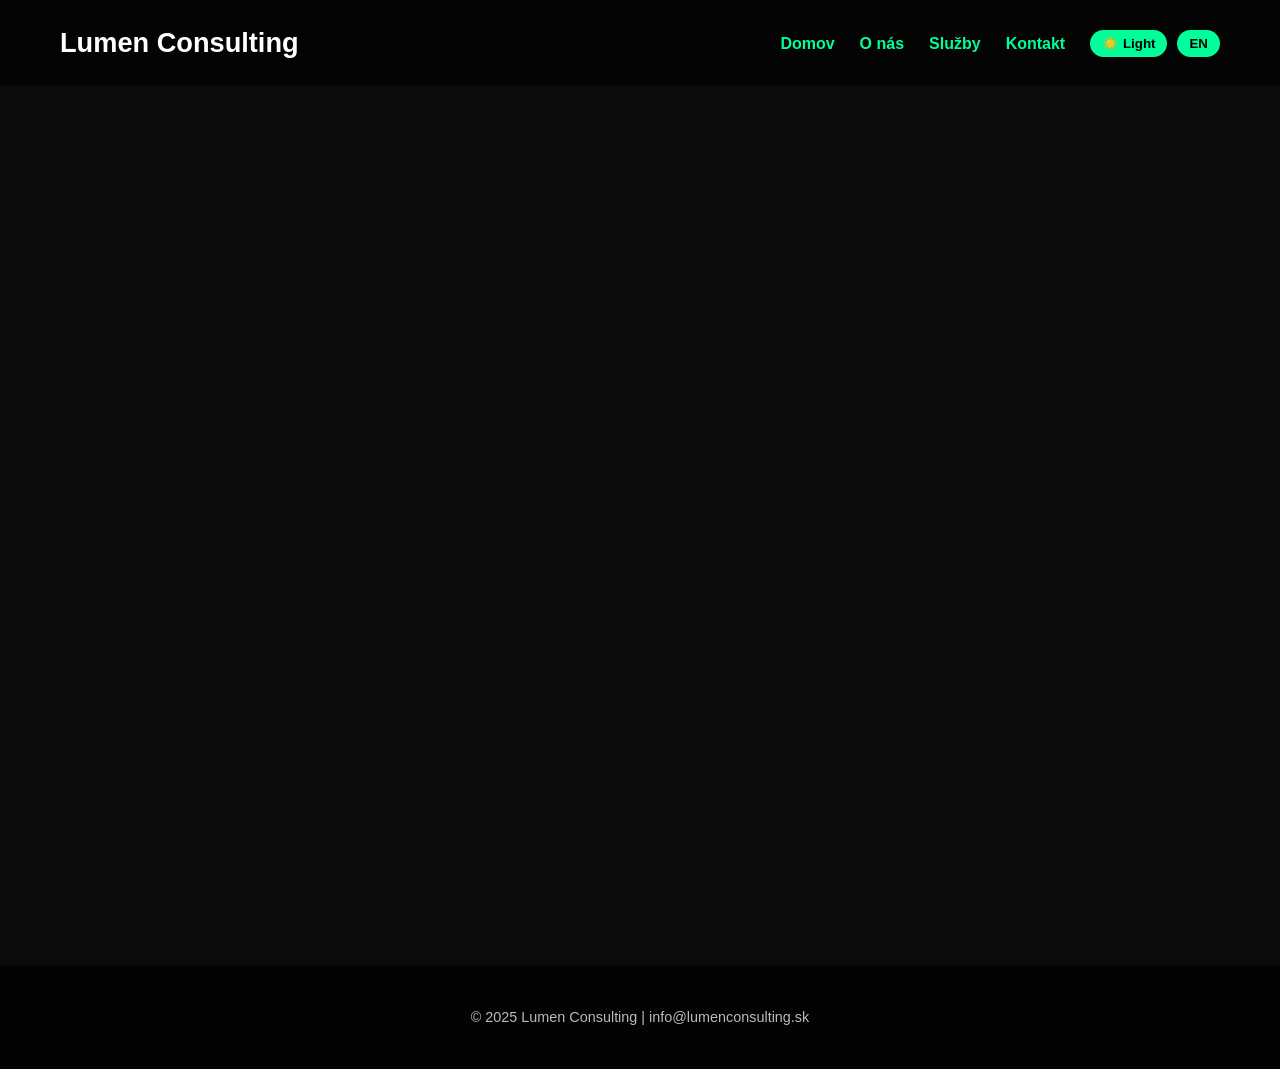
==== commit dd9c4db3: "Refactor index.html structure and update metadata" ====
--- a/index.html
+++ b/index.html
@@ -1,113 +1,46 @@
-<!doctype html>
+<!DOCTYPE html>
 <html lang="sk">
 <head>
-  <meta charset="utf-8" />
-  <meta name="viewport" content="width=device-width,initial-scale=1" />
-  <title>Lumen Consulting — Domov</title>
-  <meta name="description" content="Lumen Consulting — Audit & Analytics Cloud Studio. Audit, Internal Audit, Sustainability, Data & Analytics, ERP, CRM, BPO."/>
-  <link rel="preconnect" href="https://fonts.gstatic.com" crossorigin>
-  <link href="https://fonts.googleapis.com/css2?family=Inter:wght@300;400;600;700&display=swap" rel="stylesheet">
-  <style>
-    :root{
-      --purple:#7d3cff;
-      --green:#22b58a;
-      --accent-grad:linear-gradient(90deg,var(--green),var(--purple));
-      --bg:#ffffff;
-      --text:#111111;
-      --muted:#58606a;
-      --card:#fbfbfb;
-      --radius:12px;
-      --maxw:1100px;
-      font-family:Inter,system-ui,-apple-system,Segoe UI,Roboto,"Helvetica Neue",Arial;
-    }
-    *{box-sizing:border-box}
-    body{margin:0;background:var(--bg);color:var(--text);-webkit-font-smoothing:antialiased}
-    a{color:inherit}
-    .container{max-width:var(--maxw);margin:0 auto;padding:28px}
-    header{position:sticky;top:0;background:linear-gradient(180deg, rgba(255,255,255,0.8), rgba(255,255,255,0.6));backdrop-filter:blur(6px);border-bottom:1px solid #f0f0f0;z-index:50}
-    .nav{display:flex;align-items:center;justify-content:space-between;gap:18px;padding:12px 0}
-    .brand{display:flex;gap:14px;align-items:center}
-    .logo{display:flex;gap:12px;align-items:center}
-    .logo img{height:48px;width:auto;display:block}
-    .brand .title{font-weight:700}
-    nav ul{display:flex;gap:16px;list-style:none;margin:0;padding:0;align-items:center}
-    nav a{padding:8px 10px;border-radius:8px;text-decoration:none;font-weight:600;color:var(--muted)}
-    nav a:hover{color:var(--text);background:linear-gradient(90deg,rgba(34,181,138,0.06),rgba(125,60,255,0.06))}
-    .actions{display:flex;gap:12px;align-items:center}
-    .btn{padding:10px 14px;border-radius:10px;font-weight:700;background:var(--accent-grad);color:white;text-decoration:none}
-    .hero{display:grid;grid-template-columns:1fr 420px;gap:28px;align-items:center;padding:48px 0}
-    .hero h1{font-size:34px;margin:0 0 12px}
-    .hero p{margin:0;color:var(--muted);font-size:16px}
-    .hero-cta{margin-top:18px;display:flex;gap:12px;flex-wrap:wrap}
-    .overview-cards{display:grid;grid-template-columns:repeat(3,1fr);gap:14px;margin-top:28px}
-    .card{background:var(--card);border:1px solid #f0f0f0;padding:16px;border-radius:12px}
-    .services-grid{display:grid;grid-template-columns:repeat(auto-fit,minmax(240px,1fr));gap:14px;margin-top:22px}
-    .service-card{border:1px solid #f0f0f0;padding:18px;border-radius:12px;background:white;transition:transform .18s,box-shadow .18s}
-    .service-card:hover{transform:translateY(-6px);box-shadow:0 12px 30px rgba(20,30,60,0.06)}
-    h3.service-title{color:var(--purple);margin:0 0 8px;font-size:18px}
-    p.small{color:var(--muted);margin:0;font-size:14px}
-    section{padding:36px 0;border-top:1px solid #f6f6f6}
-    footer{padding:28px 0;color:var(--muted);border-top:1px solid #f6f6f6;text-align:center}
-    @media(max-width:980px){.hero{grid-template-columns:1fr}.overview-cards{grid-template-columns:1fr 1fr}.nav{padding:10px 0}}
-    @media(max-width:640px){nav ul{display:none}}
-  </style>
+  <meta charset="UTF-8">
+  <meta name="viewport" content="width=device-width, initial-scale=1.0">
+  <title>Lumen Consulting</title>
+  <link rel="stylesheet" href="style.css">
 </head>
 <body>
-  <header>
-    <div class="container nav">
-      <div class="brand">
-        <div class="logo">
-          <!-- logo.png should be uploaded to repository root -->
-          <img src="logo.png" alt="Lumen Consulting logo">
-        </div>
-        <div>
-          <div class="title">Lumen Consulting</div>
-          <div style="font-size:13px;color:var(--muted)">Audit & Analytics Cloud Studio</div>
-        </div>
-      </div>
+<header>
+  <div class="logo">Lumen Consulting</div>
+  <nav>
+    <a href="index.html">Domov</a>
+    <a href="about.html">O nás</a>
+    <a href="services.html">Služby</a>
+    <a href="contact.html">Kontakt</a>
+    <div class="switches">
+      <button id="mode-toggle" class="switch-btn">☀️ Light</button>
+      <button id="lang-toggle" class="switch-btn">EN</button>
+    </div>
+  </nav>
+</header>
 
-      <div style="display:flex;align-items:center;gap:20px">
-        <nav>
-          <ul>
-            <li><a href="index.html">Domov</a></li>
-            <li><a href="about.html">O nás</a></li>
-            <li><a href="services.html">Služby</a></li>
-            <li><a href="contact.html">Kontakt</a></li>
-          </ul>
-        </nav>
-        <div class="actions">
-          <a class="btn" href="contact.html">Kontakt</a>
-        </div>
-      </div>
-    </div>
-  </header>
+<section class="hero">
+  <h1>Audit. Analytics. Cloud native.</h1>
+  <p>Pomáhame firmám zabezpečiť spoľahlivý audit, reporting a dátovú stratégiu — od ERP integrácie po AI predikcie a ESG reporting.</p>
+  <a href="services.html" class="btn">Prejsť na služby</a>
+  <a href="contact.html" class="btn">Získať konzultáciu</a>
+</section>
 
-  <main class="container">
-    <section class="hero" id="domov">
-      <div>
-        <h1>Audit. Analytics. Cloud native.</h1>
-        <p>Pomáhame firmám zabezpečiť spoľahlivý audit, reporting a dátovú stratégiu — od ERP integrácie po AI predikcie a ESG reporting.</p>
-        <div class="hero-cta">
-          <a class="btn" href="services.html">Prejsť na služby</a>
-          <a href="contact.html" style="padding:10px 14px;border-radius:10px;border:1px solid #eee;text-decoration:none;color:var(--text);font-weight:700">Získať konzultáciu</a>
-        </div>
+<section>
+  <h2>Komplexné riešenia</h2>
+  <div class="cards">
+    <div class="card"><h3>Audit & Assurance</h3><p>Účtovný audit, overenie dát, kontrola ERP.</p></div>
+    <div class="card"><h3>Data & BI</h3><p>Power BI dashboardy, AI predikcie, automatizované reporty.</p></div>
+    <div class="card"><h3>Sustainability</h3><p>ESG reporting, ISO a GDPR podpora.</p></div>
+  </div>
+</section>
 
-        <div class="overview-cards" aria-hidden="true">
-          <div class="card"><strong>Komplexné riešenia</strong><div class="small">Audit, interný audit, ESG, ERP a BPO v jednom rámci.</div></div>
-          <div class="card"><strong>Data & BI</strong><div class="small">Power BI dashboardy, AI predikcie, automatizované reporty.</div></div>
-          <div class="card"><strong>Sustainability</strong><div class="small">ESG reporting, ISO a GDPR podpora.</div></div>
-        </div>
-      </div>
+<footer>
+  © 2025 Lumen Consulting | info@lumenconsulting.sk
+</footer>
 
-      <aside>
-        <div style="border:1px solid #f0f0f0;padding:18px;border-radius:12px;background:linear-gradient(90deg, rgba(34,181,138,0.04), rgba(125,60,255,0.04));">
-          <div style="font-size:13px;color:var(--muted)">Rýchly prehľad služieb</div>
-          <div style="height:12px"></div>
-          <div class="services-grid">
-            <div class="service-card"><h3 class="service-title">Audit & Assurance</h3><p class="small">Účtovný audit, overenie dát, kontrola ERP.</p></div>
-            <div class="service-card"><h3 class="service-title">Internal Audit & Senior Advisory</h3><p class="small">Interný audit, mentoring, KPI reporting.</p></div>
-            <div class="service-card"><h3 class="service-title">Sustainability & ISO</h3><p class="small">ESG, ISO, GDPR, Power BI ESG dashboardy.</p></div>
-            <div class="service-card"><h3 class="service-title">Data & Analytics Studio</h3><p class="small">Power BI, AI predikcie, profitability analýzy.</p></div>
-            <div class="service-card"><h3 class="service-title">ERP & Workflow Integration</h3><p class="small">ERP, workflowy, reporting.</p></div>
-            <div class="service-card"><h3 class="service-title">CRM & Market Intelligence</h3><p class="small">CRM, trhové analýzy, integrácie.</p></div>
-            <
+<script src="script.js"></script>
+</body>
+</html>
--- a/style.css
+++ b/style.css
@@ -0,0 +1,182 @@
+:root {
+  --purple: #6A0DAD;
+  --green: #00C853;
+  --light-green: #00FF99;
+  --dark-bg: #0b0b0b;
+  --light-bg: #f6f6f9;
+  --light-text: #f0f0f0;
+  --dark-text: #111;
+}
+
+body {
+  background-color: var(--dark-bg);
+  color: var(--light-text);
+  line-height: 1.7;
+  transition: background 0.5s, color 0.5s;
+}
+body.light {
+  background-color: var(--light-bg);
+  color: var(--dark-text);
+}
+
+* {
+  margin: 0;
+  padding: 0;
+  box-sizing: border-box;
+  font-family: 'Open Sans', sans-serif;
+}
+
+/* HEADER */
+header {
+  display: flex;
+  justify-content: space-between;
+  align-items: center;
+  padding: 20px 60px;
+  background: rgba(0,0,0,0.6);
+  backdrop-filter: blur(6px);
+  position: sticky;
+  top: 0;
+  z-index: 1000;
+  transition: background 0.5s;
+}
+body.light header {
+  background: rgba(255,255,255,0.8);
+}
+
+.logo {
+  font-family: 'Poppins', sans-serif;
+  font-size: 1.7rem;
+  font-weight: 700;
+  color: white;
+  transition: color 0.5s;
+}
+body.light .logo {
+  color: var(--purple);
+}
+
+nav {
+  display: flex;
+  align-items: center;
+}
+nav a {
+  margin-left: 25px;
+  color: var(--light-green);
+  text-decoration: none;
+  font-weight: 600;
+  transition: 0.3s;
+}
+nav a:hover { color: white; }
+body.light nav a:hover { color: var(--purple); }
+
+.switches {
+  display: flex;
+  align-items: center;
+  gap: 10px;
+  margin-left: 25px;
+}
+
+.switch-btn {
+  cursor: pointer;
+  background: var(--light-green);
+  border: none;
+  padding: 6px 12px;
+  border-radius: 20px;
+  font-weight: 600;
+  color: #000;
+  transition: 0.3s;
+}
+.switch-btn:hover { background: white; color: var(--purple); }
+
+/* HERO */
+.hero {
+  text-align: center;
+  padding: 120px 40px;
+  background: linear-gradient(135deg, var(--purple), var(--green));
+  color: white;
+}
+
+.hero h1 {
+  font-family: 'Poppins', sans-serif;
+  font-size: 2.8rem;
+  font-weight: 700;
+  margin-bottom: 15px;
+}
+
+.hero p {
+  font-size: 1.1rem;
+  max-width: 800px;
+  margin: 0 auto 30px;
+}
+
+.btn {
+  background: var(--light-green);
+  color: #000;
+  padding: 12px 28px;
+  border-radius: 25px;
+  font-weight: 600;
+  text-decoration: none;
+  transition: 0.3s;
+  margin: 0 10px;
+}
+.btn:hover { background: white; color: var(--purple); }
+
+/* SEKCIE */
+section {
+  padding: 80px 60px;
+  max-width: 1200px;
+  margin: 0 auto;
+  opacity: 0;
+  transform: translateY(40px);
+  transition: all 0.8s ease-out;
+}
+section.visible {
+  opacity: 1;
+  transform: translateY(0);
+}
+
+h2 {
+  font-family: 'Poppins', sans-serif;
+  font-weight: 700;
+  font-size: 1.8rem;
+  margin-bottom: 25px;
+  color: var(--light-green);
+}
+body.light h2 { color: var(--green); }
+
+.cards {
+  display: grid;
+  grid-template-columns: repeat(auto-fit, minmax(260px, 1fr));
+  gap: 25px;
+}
+
+.card {
+  background: rgba(255,255,255,0.08);
+  padding: 25px;
+  border-radius: 15px;
+  transition: 0.3s;
+}
+.card:hover {
+  background: rgba(255,255,255,0.15);
+  transform: translateY(-5px);
+}
+body.light .card {
+  background: rgba(0,0,0,0.05);
+}
+body.light .card:hover {
+  background: rgba(0,0,0,0.1);
+}
+
+/* FOOTER */
+footer {
+  text-align: center;
+  padding: 40px 20px;
+  background: rgba(0,0,0,0.7);
+  color: #bbb;
+  font-size: 0.9rem;
+  margin-top: 60px;
+  transition: background 0.5s;
+}
+body.light footer {
+  background: rgba(255,255,255,0.8);
+  color: #444;
+}
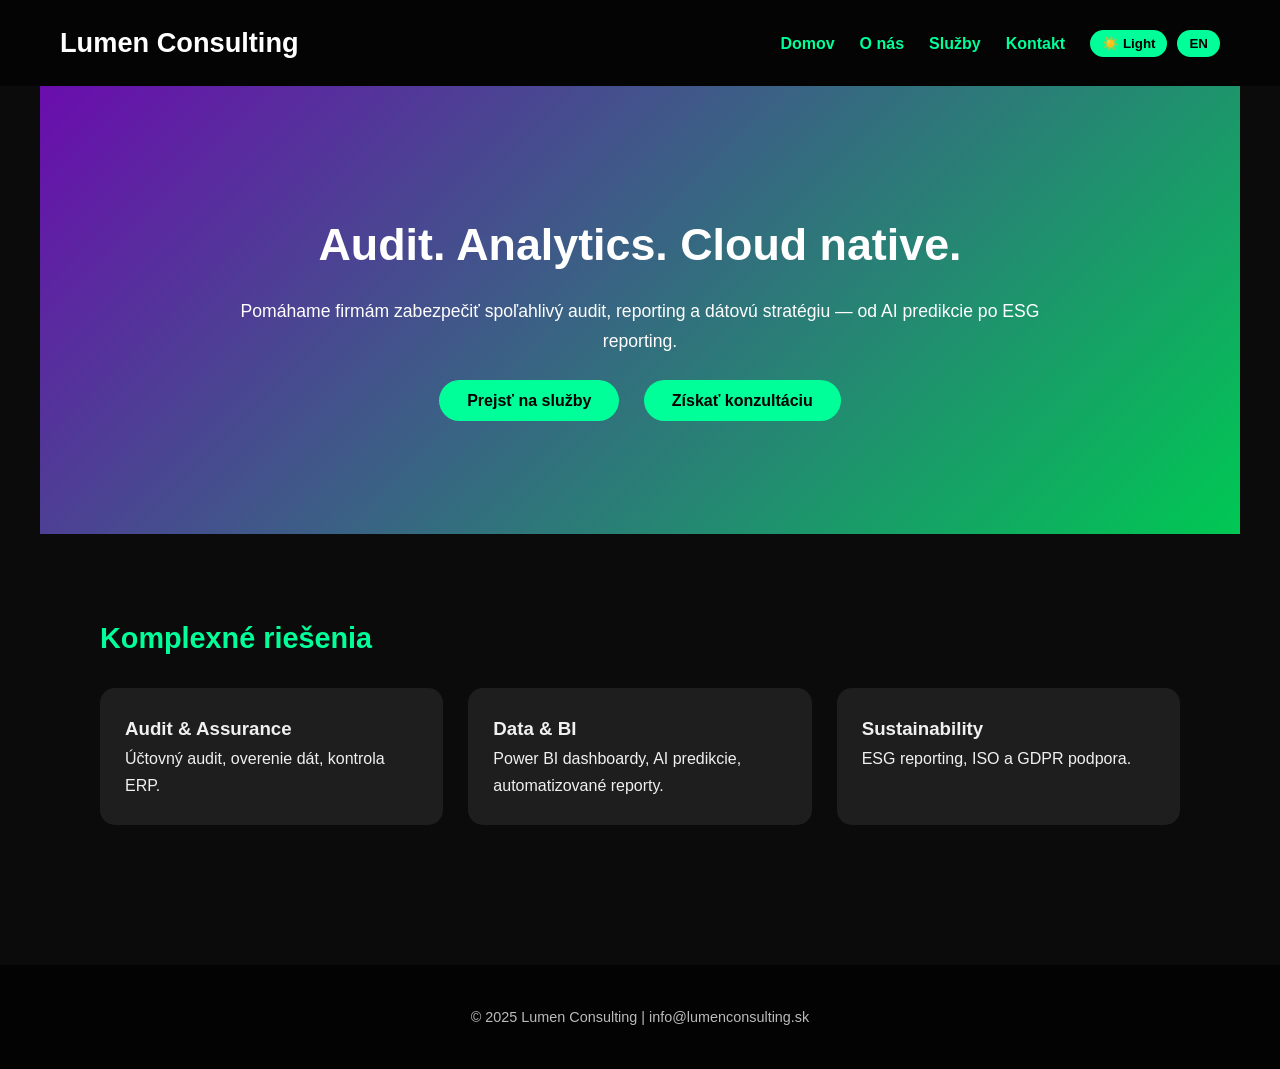
==== commit df04371d: "Update paragraph content in hero section" ====
--- a/index.html
+++ b/index.html
@@ -23,7 +23,7 @@
 
 <section class="hero">
   <h1>Audit. Analytics. Cloud native.</h1>
-  <p>Pomáhame firmám zabezpečiť spoľahlivý audit, reporting a dátovú stratégiu — od ERP integrácie po AI predikcie a ESG reporting.</p>
+  <p>Pomáhame firmám zabezpečiť spoľahlivý audit, reporting a dátovú stratégiu — od AI predikcie po ESG reporting.</p>
   <a href="services.html" class="btn">Prejsť na služby</a>
   <a href="contact.html" class="btn">Získať konzultáciu</a>
 </section>
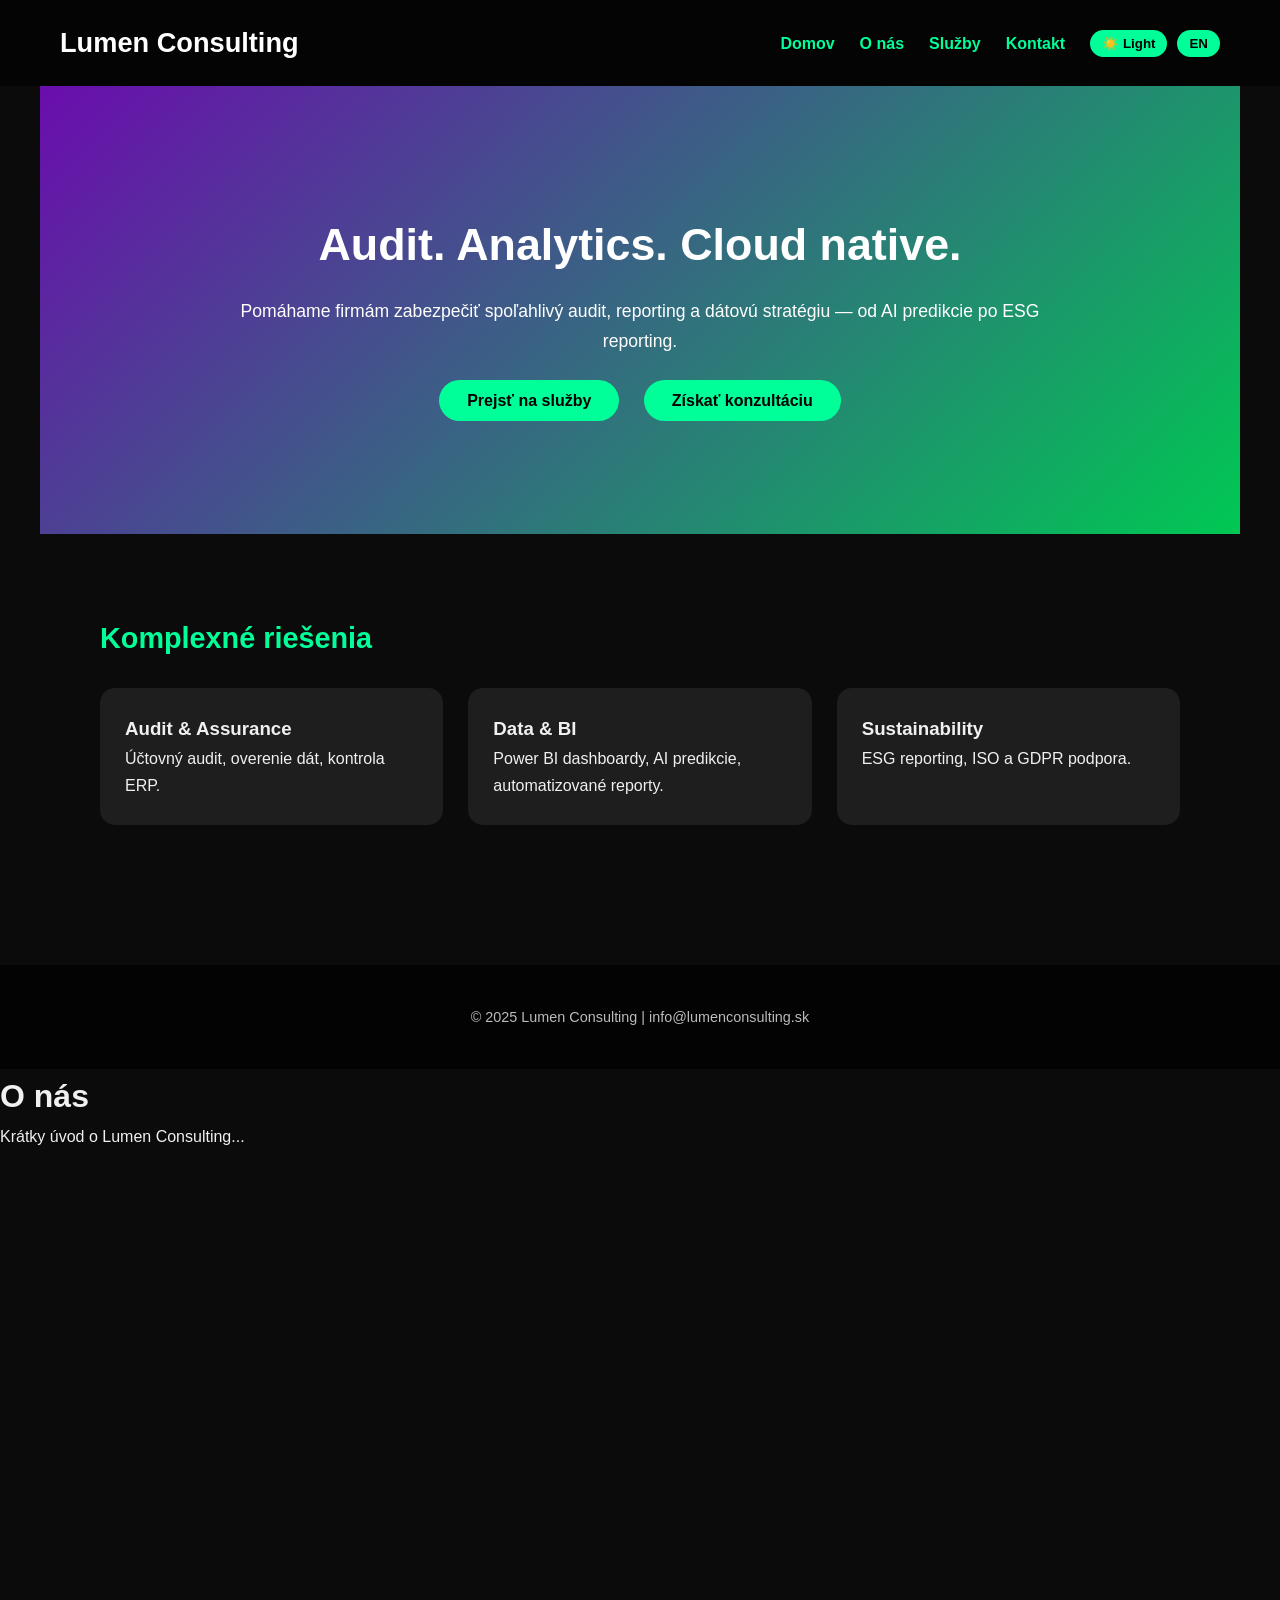
==== commit 47683050: "Update index.html" ====
--- a/index.html
+++ b/index.html
@@ -43,4 +43,30 @@
 
 <script src="script.js"></script>
 </body>
+  <body>
+  <h1>O nás</h1>
+  <p>Krátky úvod o Lumen Consulting...</p>
+
+  <!-- Sekcia BPO začína tu -->
+  <section id="bpo-benefits" style="padding: 50px; background: #f9f9f9; font-family: Arial, sans-serif; color: #333;">
+    <h1 style="text-align:center; margin-bottom: 40px;">Výhody BPO - Business Process Outsourcing</h1>
+
+    <p>Nižšie sú uvedené niektoré z hlavných výhod BPO:</p>
+
+    <ul style="line-height: 1.8; margin-top: 20px;">
+      <li><strong>Zvýšená efektivita:</strong> Outsourcingové spoločnosti sú efektívnejšie než interné oddelenia...</li>
+      <li><strong>Zníženie nákladov:</strong> Hlavným prínosom outsourcingu je úspora nákladov...</li>
+      <li><strong>Zameranie na hlavný cieľ:</strong> Firma sa môže sústrediť na rozvoj podnikania...</li>
+      <li><strong>Vysoko kvalifikovaná práca:</strong> Outsourcingové spoločnosti poskytujú odborníkov vo svojej doméne...</li>
+      <li><strong>Lepšie pokrytie zdrojov:</strong> Outsourcingová firma už disponuje potrebnými zdrojmi...</li>
+      <li><strong>Úspora infraštruktúry:</strong> Firma nemusí investovať do vlastnej infraštruktúry...</li>
+    </ul>
+
+    <h2 style="margin-top: 40px;">Prečo potrebujeme BPO?</h2>
+    <p>Mnoho spoločností využíva BPO z rôznych dôvodov...</p>
+    <p>Okrem toho, outsourcing vytvára obojstranné výhody...</p>
+  </section>
+  <!-- Sekcia BPO končí tu -->
+</body>
+
 </html>
